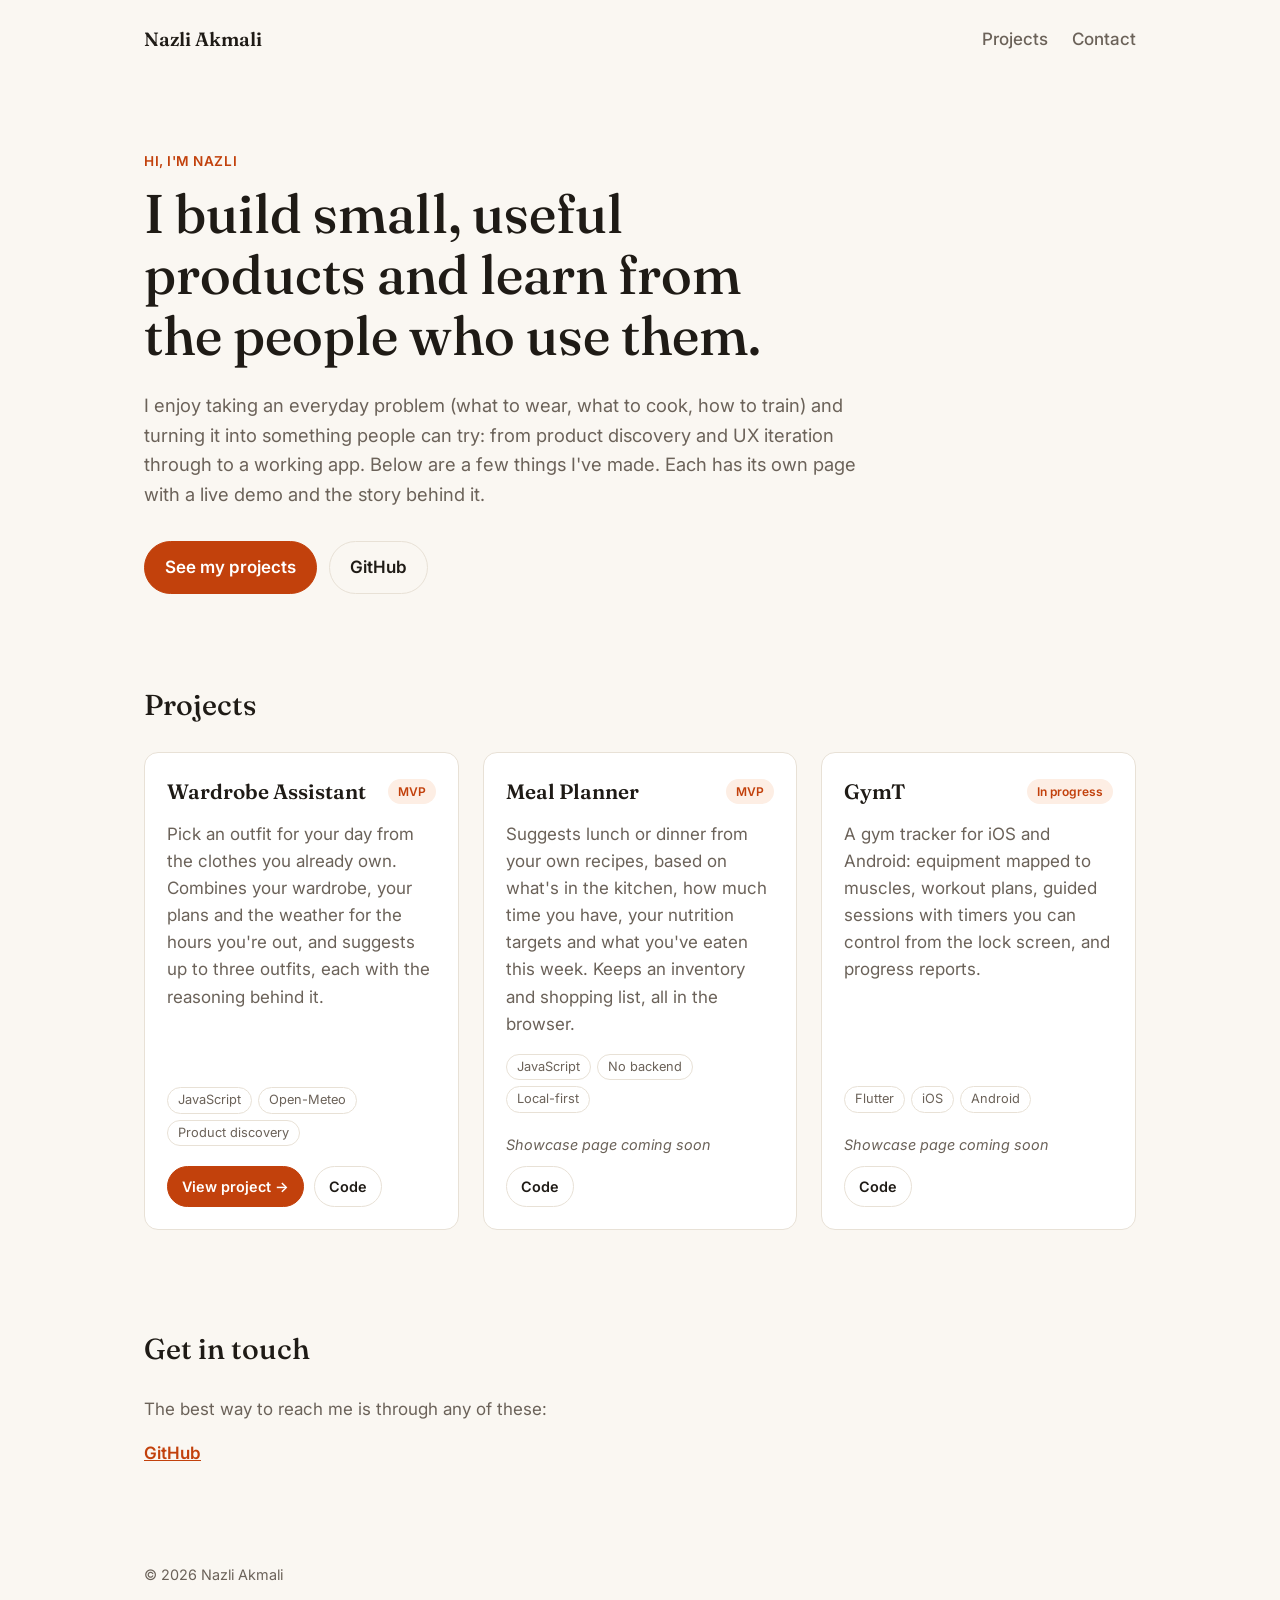
==== index.html @ 548a0868 "Initial portfolio site Co-Authored-By: Claude Opus 5.5 <noreply@anthropic.com>" ====
<!doctype html>
<html lang="en">
<head>
  <meta charset="utf-8">
  <meta name="viewport" content="width=device-width, initial-scale=1">
  <title>Nazli Akmali</title>
  <meta name="description" content="Nazli Akmali – portfolio and projects.">
  <link rel="icon" href="data:image/svg+xml,<svg xmlns='http://www.w3.org/2000/svg' viewBox='0 0 32 32'><rect width='32' height='32' rx='8' fill='%23c2410c'/><text x='16' y='22' font-family='Georgia,serif' font-size='18' fill='white' text-anchor='middle'>N</text></svg>">
  <link rel="preconnect" href="https://fonts.googleapis.com">
  <link rel="preconnect" href="https://fonts.gstatic.com" crossorigin>
  <link href="https://fonts.googleapis.com/css2?family=Fraunces:opsz,wght@9..144,500;9..144,600&family=Inter:wght@400;500;600&display=swap" rel="stylesheet">
  <link rel="stylesheet" href="styles.css">
</head>
<body>
  <header class="wrap top">
    <a class="brand" href="#">Nazli Akmali</a>
    <nav>
      <a href="#projects">Projects</a>
      <a href="#contact">Contact</a>
    </nav>
  </header>

  <main>
    <section class="wrap hero">
      <p class="eyebrow">Hi, I'm Nazli</p>
      <!-- EDIT: your headline -->
      <h1>I build small, useful products and learn from the people who use them.</h1>
      <!-- EDIT: a few sentences about you -->
      <p class="lede">
        I enjoy taking an everyday problem (what to wear, what to cook, how to
        train) and turning it into something people can try: from product
        discovery and UX iteration through to a working app. Below are a few
        things I've made. Each has its own page with a live demo and the story
        behind it.
      </p>
      <div class="hero-links">
        <a class="btn" href="#projects">See my projects</a>
        <a class="btn ghost" href="https://github.com/nazli-akmali">GitHub</a>
      </div>
    </section>

    <section id="projects" class="wrap">
      <h2>Projects</h2>
      <div class="grid" id="project-grid"></div>
      <noscript><p>Turn on JavaScript to see the project list, or browse <a href="https://github.com/nazli-akmali">my GitHub</a>.</p></noscript>
    </section>

    <section id="contact" class="wrap contact">
      <h2>Get in touch</h2>
      <p>The best way to reach me is through any of these:</p>
      <ul class="contact-links">
        <li><a href="https://github.com/nazli-akmali">GitHub</a></li>
        <!-- EDIT: uncomment and fill in the ones you want public -->
        <!-- <li><a href="https://www.linkedin.com/in/YOUR-HANDLE">LinkedIn</a></li> -->
        <!-- <li><a href="mailto:you@example.com">Email</a></li> -->
      </ul>
    </section>
  </main>

  <footer class="wrap foot">
    <p>© <span id="year"></span> Nazli Akmali</p>
  </footer>

  <script src="projects.js"></script>
  <script src="main.js"></script>
</body>
</html>
---- styles.css ----
:root {
  --bg: #faf7f2;
  --surface: #ffffff;
  --text: #1f1b16;
  --muted: #6b6259;
  --line: #e8e1d6;
  --accent: #c2410c;
  --accent-soft: #fdeee4;
  --radius: 14px;
}

@media (prefers-color-scheme: dark) {
  :root {
    --bg: #161412;
    --surface: #1f1c19;
    --text: #f3eee7;
    --muted: #a69c90;
    --line: #34302b;
    --accent: #fb923c;
    --accent-soft: #3a2518;
  }
}

* { box-sizing: border-box; }

html { scroll-behavior: smooth; }

body {
  margin: 0;
  background: var(--bg);
  color: var(--text);
  font: 400 17px/1.6 Inter, system-ui, -apple-system, sans-serif;
  -webkit-font-smoothing: antialiased;
}

a { color: var(--accent); }

h1, h2, h3, .brand { font-family: Fraunces, Georgia, serif; font-weight: 600; }

.wrap { max-width: 1040px; margin: 0 auto; padding: 0 24px; }

/* Header */
.top {
  display: flex; align-items: center; justify-content: space-between;
  padding-top: 24px; padding-bottom: 24px;
}
.brand { font-size: 1.2rem; color: var(--text); text-decoration: none; }
.top nav { display: flex; gap: 24px; }
.top nav a { color: var(--muted); text-decoration: none; font-weight: 500; }
.top nav a:hover { color: var(--text); }

/* Hero */
.hero { padding-top: 72px; padding-bottom: 88px; }
.eyebrow {
  color: var(--accent); font-weight: 600; letter-spacing: .04em;
  text-transform: uppercase; font-size: .85rem; margin: 0 0 12px;
}
.hero h1 {
  font-size: clamp(2rem, 5vw, 3.4rem); line-height: 1.12;
  margin: 0 0 24px; max-width: 18ch; font-weight: 500;
}
.lede { color: var(--muted); font-size: 1.15rem; max-width: 60ch; margin: 0 0 32px; }
.hero-links { display: flex; gap: 12px; flex-wrap: wrap; }

/* Buttons */
.btn {
  display: inline-block; padding: 12px 20px; border-radius: 999px;
  background: var(--accent); color: #fff; text-decoration: none; font-weight: 600;
  border: 1px solid var(--accent); transition: transform .15s ease, opacity .15s ease;
}
.btn:hover { transform: translateY(-1px); opacity: .92; }
.btn.ghost { background: transparent; color: var(--text); border-color: var(--line); }
.btn.small { padding: 8px 14px; font-size: .9rem; }

/* Projects */
section h2 { font-size: 1.8rem; margin: 0 0 24px; font-weight: 500; }

.grid {
  display: grid; gap: 24px;
  grid-template-columns: repeat(auto-fill, minmax(300px, 1fr));
}

.card {
  background: var(--surface); border: 1px solid var(--line);
  border-radius: var(--radius); overflow: hidden;
  display: flex; flex-direction: column;
  transition: box-shadow .2s ease, transform .2s ease;
}
.card:hover { box-shadow: 0 10px 30px rgba(0,0,0,.07); transform: translateY(-2px); }
.shot { width: 100%; aspect-ratio: 16 / 10; object-fit: cover; object-position: top; border-bottom: 1px solid var(--line); display: block; }
.card-body { padding: 22px; display: flex; flex-direction: column; flex: 1; }
.card-head { display: flex; align-items: center; justify-content: space-between; gap: 12px; }
.card h3 { margin: 0; font-size: 1.3rem; }
.badge {
  font-size: .75rem; font-weight: 600; color: var(--accent);
  background: var(--accent-soft); padding: 3px 10px; border-radius: 999px; white-space: nowrap;
}
.summary { color: var(--muted); margin: 12px 0 16px; flex: 1; }
.tags { list-style: none; padding: 0; margin: 0 0 20px; display: flex; flex-wrap: wrap; gap: 6px; }
.tags li { font-size: .8rem; border: 1px solid var(--line); padding: 2px 10px; border-radius: 999px; color: var(--muted); }
.actions { display: flex; align-items: center; gap: 10px; flex-wrap: wrap; }
.soon { font-size: .9rem; color: var(--muted); font-style: italic; }

/* Contact & footer */
.contact { padding-top: 96px; }
.contact p { color: var(--muted); margin: 0 0 12px; }
.contact-links { list-style: none; padding: 0; display: flex; gap: 20px; flex-wrap: wrap; }
.contact-links a { font-weight: 600; }
.foot { padding-top: 64px; padding-bottom: 40px; color: var(--muted); font-size: .9rem; }

@media (max-width: 560px) {
  .wrap { padding: 0 16px; }
  .hero { padding-top: 40px; padding-bottom: 56px; }
  .top nav { gap: 16px; }
}
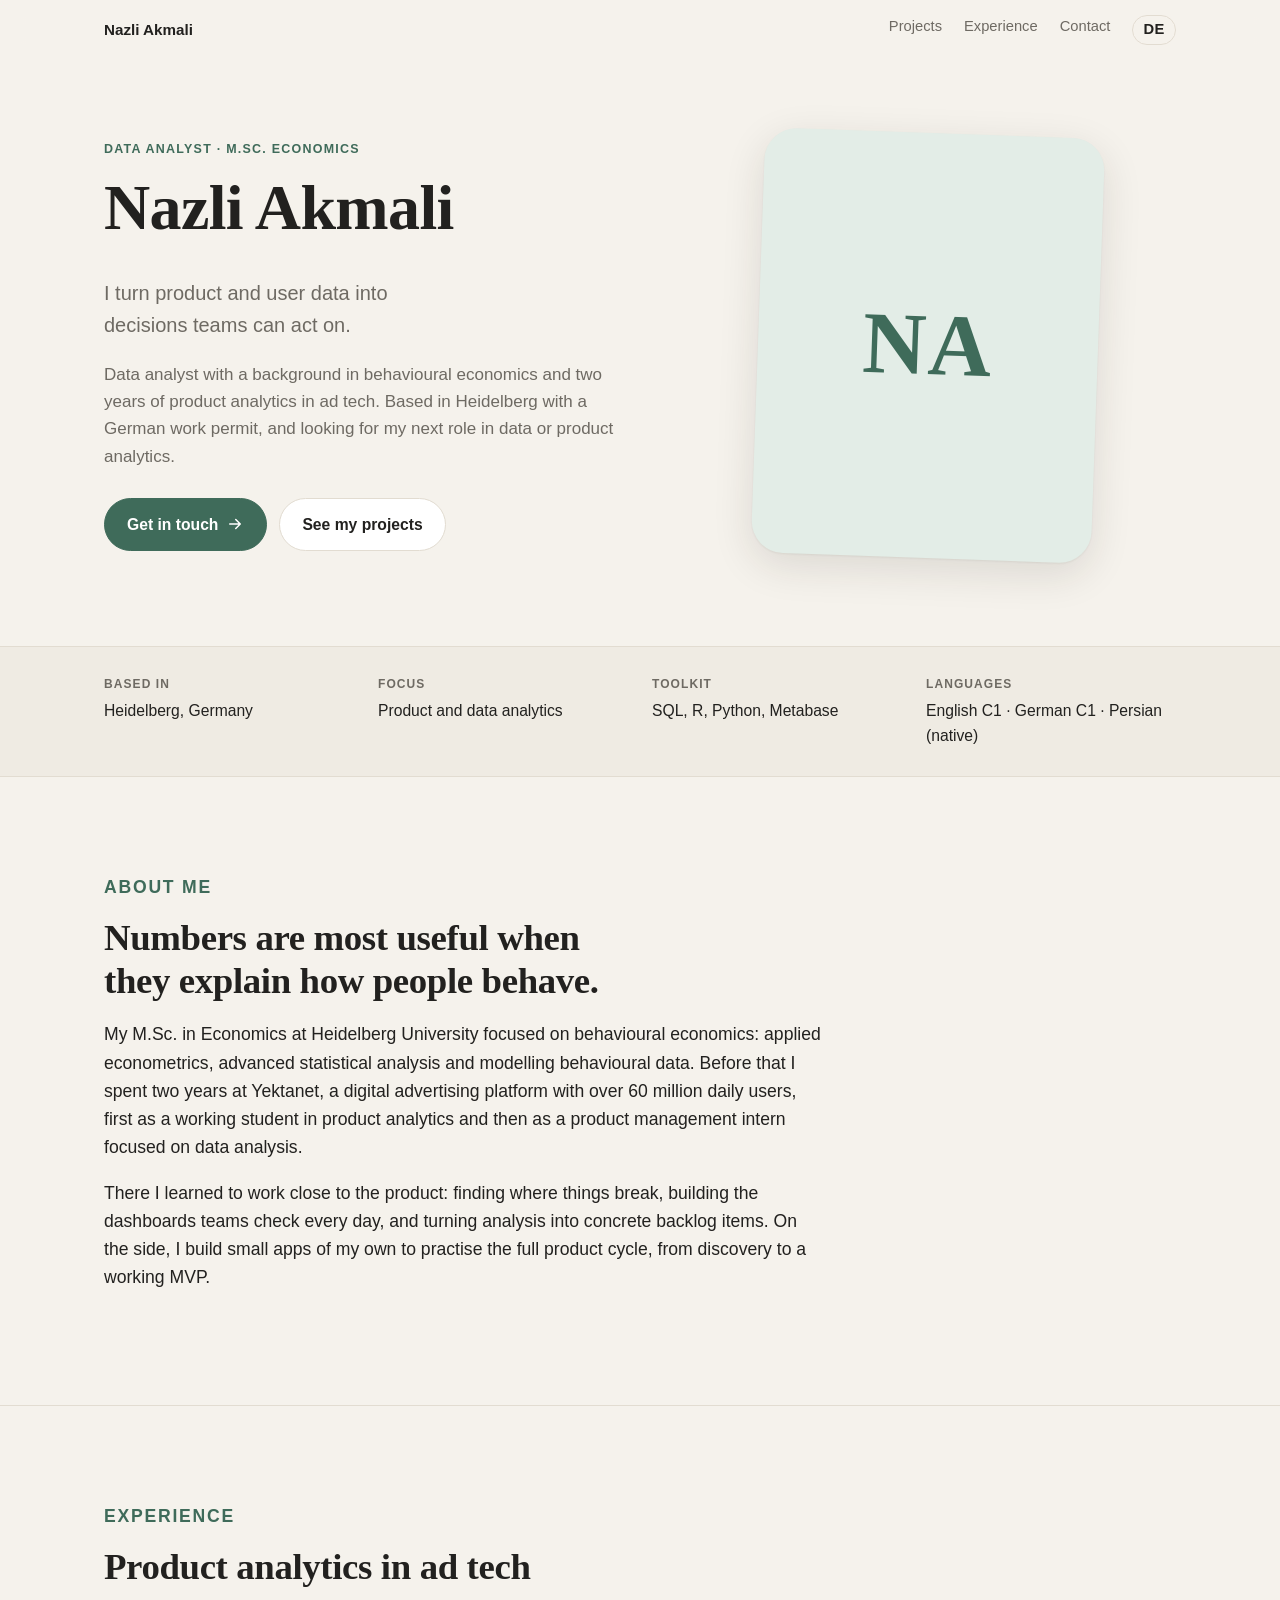
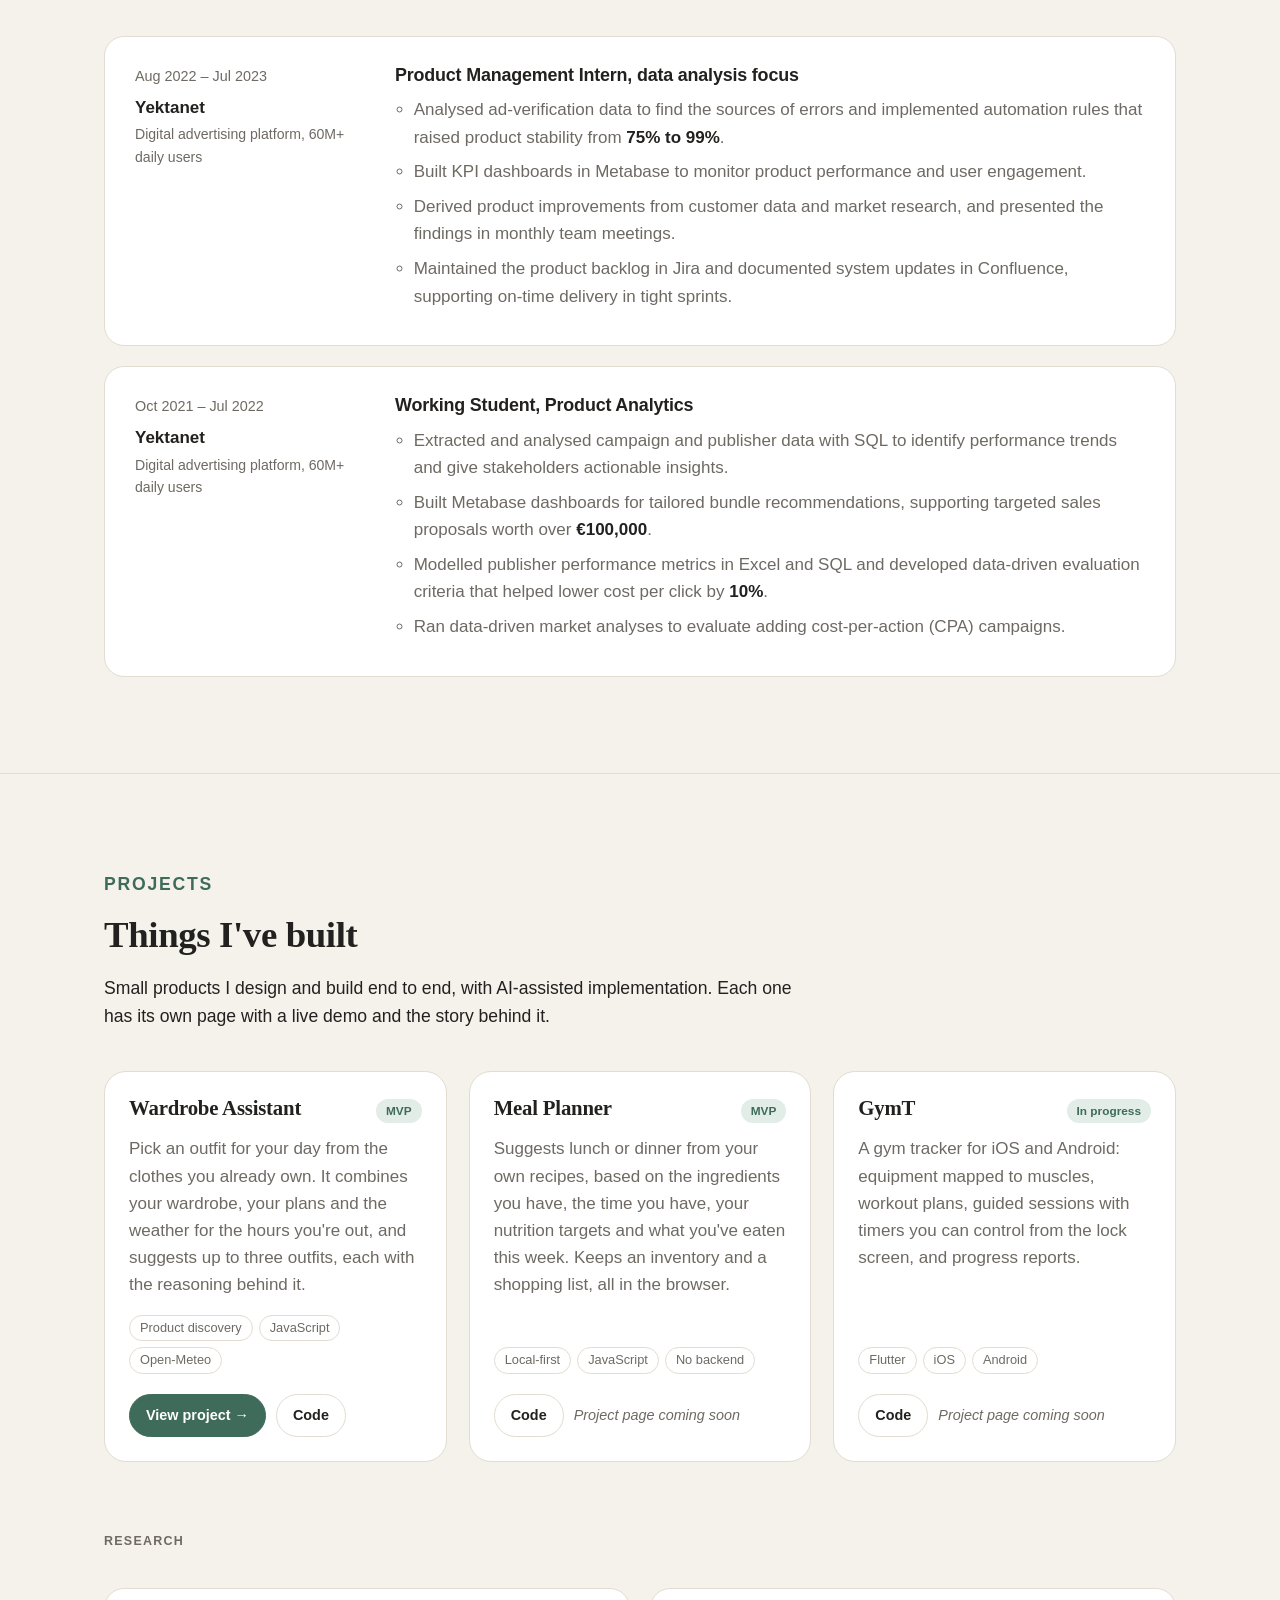
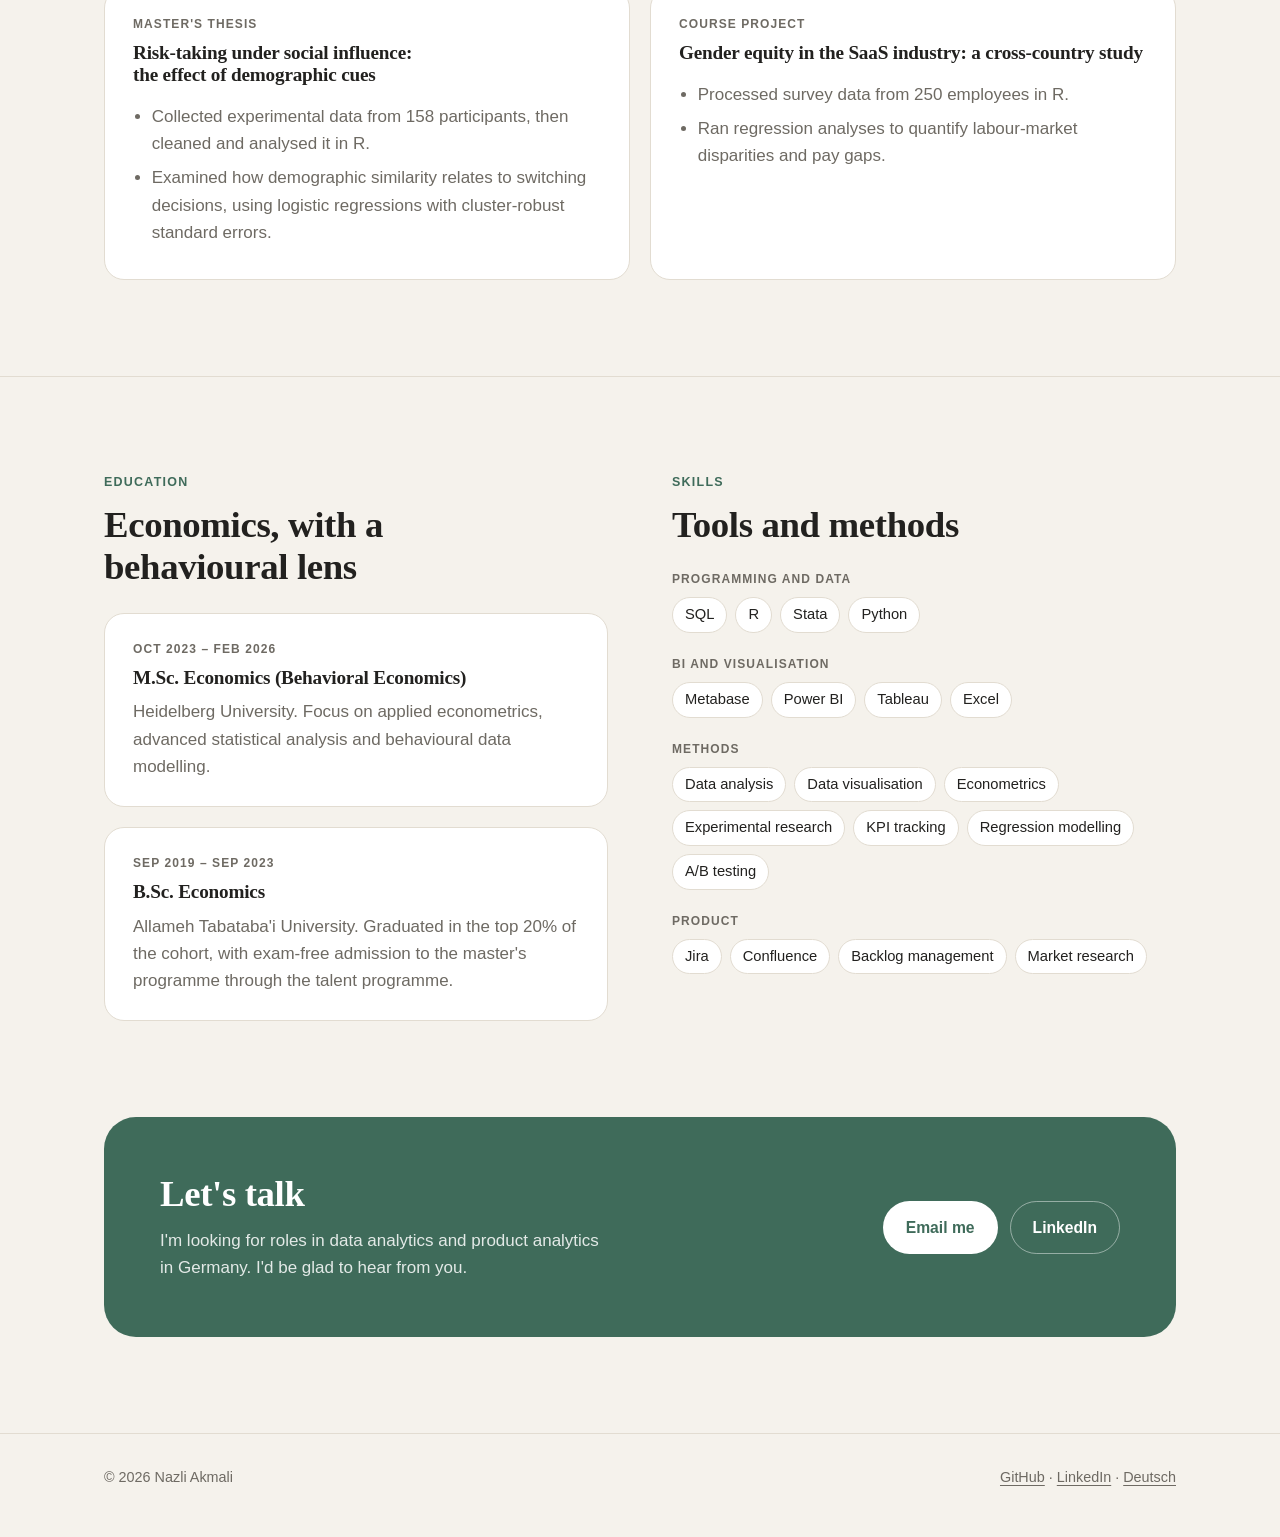
==== commit db6a7627: "Rebuild portfolio from CV in English and German Use the project-showcase design system (site.css) so" ====
--- a/index.html
+++ b/index.html
@@ -3,62 +3,204 @@
 <head>
   <meta charset="utf-8">
   <meta name="viewport" content="width=device-width, initial-scale=1">
-  <title>Nazli Akmali</title>
-  <meta name="description" content="Nazli Akmali – portfolio and projects.">
-  <link rel="icon" href="data:image/svg+xml,<svg xmlns='http://www.w3.org/2000/svg' viewBox='0 0 32 32'><rect width='32' height='32' rx='8' fill='%23c2410c'/><text x='16' y='22' font-family='Georgia,serif' font-size='18' fill='white' text-anchor='middle'>N</text></svg>">
-  <link rel="preconnect" href="https://fonts.googleapis.com">
-  <link rel="preconnect" href="https://fonts.gstatic.com" crossorigin>
-  <link href="https://fonts.googleapis.com/css2?family=Fraunces:opsz,wght@9..144,500;9..144,600&family=Inter:wght@400;500;600&display=swap" rel="stylesheet">
-  <link rel="stylesheet" href="styles.css">
+  <title>Nazli Akmali · Data Analyst</title>
+  <meta name="description" content="Nazli Akmali, data analyst with an M.Sc. in Economics (Behavioral Economics) from Heidelberg University. Experience, projects and contact.">
+  <meta name="theme-color" content="#F5F2EC" media="(prefers-color-scheme: light)">
+  <meta name="theme-color" content="#1A1A1C" media="(prefers-color-scheme: dark)">
+  <meta property="og:title" content="Nazli Akmali · Data Analyst">
+  <meta property="og:description" content="Data analyst with a background in behavioral economics and product analytics.">
+  <meta property="og:type" content="website">
+  <meta property="og:url" content="https://nazli-akmali.github.io/">
+  <link rel="canonical" href="https://nazli-akmali.github.io/">
+  <link rel="alternate" hreflang="en" href="https://nazli-akmali.github.io/">
+  <link rel="alternate" hreflang="de" href="https://nazli-akmali.github.io/de/">
+  <link rel="alternate" hreflang="x-default" href="https://nazli-akmali.github.io/">
+  <link rel="icon" href="data:image/svg+xml,%3Csvg xmlns='http://www.w3.org/2000/svg' viewBox='0 0 32 32'%3E%3Crect width='32' height='32' rx='8' fill='%233F6B5A'/%3E%3Ctext x='16' y='22' font-family='Georgia,serif' font-size='17' font-weight='600' fill='white' text-anchor='middle'%3ENA%3C/text%3E%3C/svg%3E">
+  <link rel="stylesheet" href="site.css">
+  <link rel="stylesheet" href="portfolio.css">
 </head>
 <body>
-  <header class="wrap top">
-    <a class="brand" href="#">Nazli Akmali</a>
-    <nav>
-      <a href="#projects">Projects</a>
-      <a href="#contact">Contact</a>
-    </nav>
+  <header class="topbar">
+    <div class="wrap">
+      <a class="brand" href="./">Nazli Akmali</a>
+      <nav class="topnav" aria-label="Main">
+        <a href="#projects">Projects</a>
+        <a class="hide-sm" href="#experience">Experience</a>
+        <a href="#contact">Contact</a>
+        <a class="lang" href="de/" hreflang="de" lang="de" aria-label="Deutsche Version">DE</a>
+      </nav>
+    </div>
   </header>
 
   <main>
-    <section class="wrap hero">
-      <p class="eyebrow">Hi, I'm Nazli</p>
-      <!-- EDIT: your headline -->
-      <h1>I build small, useful products and learn from the people who use them.</h1>
-      <!-- EDIT: a few sentences about you -->
-      <p class="lede">
-        I enjoy taking an everyday problem (what to wear, what to cook, how to
-        train) and turning it into something people can try: from product
-        discovery and UX iteration through to a working app. Below are a few
-        things I've made. Each has its own page with a live demo and the story
-        behind it.
-      </p>
-      <div class="hero-links">
-        <a class="btn" href="#projects">See my projects</a>
-        <a class="btn ghost" href="https://github.com/nazli-akmali">GitHub</a>
-      </div>
-    </section>
-
-    <section id="projects" class="wrap">
-      <h2>Projects</h2>
-      <div class="grid" id="project-grid"></div>
-      <noscript><p>Turn on JavaScript to see the project list, or browse <a href="https://github.com/nazli-akmali">my GitHub</a>.</p></noscript>
-    </section>
-
-    <section id="contact" class="wrap contact">
-      <h2>Get in touch</h2>
-      <p>The best way to reach me is through any of these:</p>
-      <ul class="contact-links">
-        <li><a href="https://github.com/nazli-akmali">GitHub</a></li>
-        <!-- EDIT: uncomment and fill in the ones you want public -->
-        <!-- <li><a href="https://www.linkedin.com/in/YOUR-HANDLE">LinkedIn</a></li> -->
-        <!-- <li><a href="mailto:you@example.com">Email</a></li> -->
-      </ul>
-    </section>
+    <section class="hero">
+      <div class="wrap">
+        <div>
+          <p class="eyebrow">Data Analyst · M.Sc. Economics</p>
+          <h1>Nazli Akmali</h1>
+          <p class="lead">I turn product and user data into decisions teams can act on.</p>
+          <p class="muted">Data analyst with a background in behavioural economics and two years of product analytics in ad tech. Based in Heidelberg with a German work permit, and looking for my next role in data or product analytics.</p>
+          <div class="btns">
+            <a class="btn primary" href="#contact">Get in touch
+              <svg viewBox="0 0 24 24" fill="none" stroke="currentColor" stroke-width="2" stroke-linecap="round" stroke-linejoin="round" aria-hidden="true"><path d="M5 12h14M13 6l6 6-6 6"/></svg></a>
+            <a class="btn" href="#projects">See my projects</a>
+          </div>
+        </div>
+        <div class="portrait-wrap">
+          <!-- PHOTO: save your photo as images/profile.jpg, then replace the span below with:
+               <img src="images/profile.jpg" alt="Portrait of Nazli Akmali" width="680" height="850"> -->
+          <div class="portrait"><span class="initials" aria-hidden="true">NA</span></div>
+        </div>
+      </div>
+    </section>
+
+    <div class="facts">
+      <div class="wrap">
+        <dl>
+          <div><dt>Based in</dt><dd>Heidelberg, Germany</dd></div>
+          <div><dt>Focus</dt><dd>Product and data analytics</dd></div>
+          <div><dt>Toolkit</dt><dd>SQL, R, Python, Metabase</dd></div>
+          <div><dt>Languages</dt><dd>English C1 · German C1 · Persian (native)</dd></div>
+        </dl>
+      </div>
+    </div>
+
+    <section class="block" id="about">
+      <div class="wrap">
+        <div class="intro">
+          <p class="eyebrow">About me</p>
+          <h2>Numbers are most useful when they explain how people behave.</h2>
+          <p>My M.Sc. in Economics at Heidelberg University focused on behavioural economics: applied econometrics, advanced statistical analysis and modelling behavioural data. Before that I spent two years at Yektanet, a digital advertising platform with over 60 million daily users, first as a working student in product analytics and then as a product management intern focused on data analysis.</p>
+          <p>There I learned to work close to the product: finding where things break, building the dashboards teams check every day, and turning analysis into concrete backlog items. On the side, I build small apps of my own to practise the full product cycle, from discovery to a working MVP.</p>
+        </div>
+      </div>
+    </section>
+
+    <section class="block" id="experience">
+      <div class="wrap">
+        <div class="intro">
+          <p class="eyebrow">Experience</p>
+          <h2>Product analytics in ad tech</h2>
+        </div>
+        <ol class="timeline">
+          <li class="role">
+            <div>
+              <div class="when">Aug 2022 – Jul 2023</div>
+              <div class="org">Yektanet</div>
+              <p class="org-note">Digital advertising platform, 60M+ daily users</p>
+            </div>
+            <div>
+              <h3>Product Management Intern, data analysis focus</h3>
+              <ul>
+                <li>Analysed ad-verification data to find the sources of errors and implemented automation rules that raised product stability from <strong>75% to 99%</strong>.</li>
+                <li>Built KPI dashboards in Metabase to monitor product performance and user engagement.</li>
+                <li>Derived product improvements from customer data and market research, and presented the findings in monthly team meetings.</li>
+                <li>Maintained the product backlog in Jira and documented system updates in Confluence, supporting on-time delivery in tight sprints.</li>
+              </ul>
+            </div>
+          </li>
+          <li class="role">
+            <div>
+              <div class="when">Oct 2021 – Jul 2022</div>
+              <div class="org">Yektanet</div>
+              <p class="org-note">Digital advertising platform, 60M+ daily users</p>
+            </div>
+            <div>
+              <h3>Working Student, Product Analytics</h3>
+              <ul>
+                <li>Extracted and analysed campaign and publisher data with SQL to identify performance trends and give stakeholders actionable insights.</li>
+                <li>Built Metabase dashboards for tailored bundle recommendations, supporting targeted sales proposals worth over <strong>€100,000</strong>.</li>
+                <li>Modelled publisher performance metrics in Excel and SQL and developed data-driven evaluation criteria that helped lower cost per click by <strong>10%</strong>.</li>
+                <li>Ran data-driven market analyses to evaluate adding cost-per-action (CPA) campaigns.</li>
+              </ul>
+            </div>
+          </li>
+        </ol>
+      </div>
+    </section>
+
+    <section class="block" id="projects">
+      <div class="wrap">
+        <div class="intro">
+          <p class="eyebrow">Projects</p>
+          <h2>Things I've built</h2>
+          <p>Small products I design and build end to end, with AI-assisted implementation. Each one has its own page with a live demo and the story behind it.</p>
+        </div>
+        <div class="projects" id="project-grid"></div>
+        <noscript><p>Turn on JavaScript to see the project list, or browse <a href="https://github.com/nazli-akmali">my GitHub</a>.</p></noscript>
+
+        <h3 class="sub">Research</h3>
+        <div class="cards-2">
+          <article class="card">
+            <p class="kicker">Master's thesis</p>
+            <h3>Risk-taking under social influence: the effect of demographic cues</h3>
+            <ul>
+              <li>Collected experimental data from 158 participants, then cleaned and analysed it in R.</li>
+              <li>Examined how demographic similarity relates to switching decisions, using logistic regressions with cluster-robust standard errors.</li>
+            </ul>
+          </article>
+          <article class="card">
+            <p class="kicker">Course project</p>
+            <h3>Gender equity in the SaaS industry: a cross-country study</h3>
+            <ul>
+              <li>Processed survey data from 250 employees in R.</li>
+              <li>Ran regression analyses to quantify labour-market disparities and pay gaps.</li>
+            </ul>
+          </article>
+        </div>
+      </div>
+    </section>
+
+    <section class="block" id="education">
+      <div class="wrap two-col">
+        <div>
+          <p class="eyebrow">Education</p>
+          <h2>Economics, with a behavioural lens</h2>
+          <div class="cards-2">
+            <article class="card">
+              <p class="kicker">Oct 2023 – Feb 2026</p>
+              <h3>M.Sc. Economics (Behavioral Economics)</h3>
+              <p class="muted">Heidelberg University. Focus on applied econometrics, advanced statistical analysis and behavioural data modelling.</p>
+            </article>
+            <article class="card">
+              <p class="kicker">Sep 2019 – Sep 2023</p>
+              <h3>B.Sc. Economics</h3>
+              <p class="muted">Allameh Tabataba'i University. Graduated in the top 20% of the cohort, with exam-free admission to the master's programme through the talent programme.</p>
+            </article>
+          </div>
+        </div>
+        <div>
+          <p class="eyebrow">Skills</p>
+          <h2>Tools and methods</h2>
+          <dl class="skills" style="margin-top:24px">
+            <div><dt>Programming and data</dt><dd><ul class="chips"><li>SQL</li><li>R</li><li>Stata</li><li>Python</li></ul></dd></div>
+            <div><dt>BI and visualisation</dt><dd><ul class="chips"><li>Metabase</li><li>Power BI</li><li>Tableau</li><li>Excel</li></ul></dd></div>
+            <div><dt>Methods</dt><dd><ul class="chips"><li>Data analysis</li><li>Data visualisation</li><li>Econometrics</li><li>Experimental research</li><li>KPI tracking</li><li>Regression modelling</li><li>A/B testing</li></ul></dd></div>
+            <div><dt>Product</dt><dd><ul class="chips"><li>Jira</li><li>Confluence</li><li>Backlog management</li><li>Market research</li></ul></dd></div>
+          </dl>
+        </div>
+      </div>
+    </section>
+
+    <div class="wrap" id="contact">
+      <div class="cta">
+        <div>
+          <h2>Let's talk</h2>
+          <p>I'm looking for roles in data analytics and product analytics in Germany. I'd be glad to hear from you.</p>
+        </div>
+        <div class="btns">
+          <a class="btn" href="mailto:nazli.akmaly@gmail.com">Email me</a>
+          <a class="btn ghost" href="https://www.linkedin.com/in/nazli-akmali/">LinkedIn</a>
+        </div>
+      </div>
+    </div>
   </main>
 
-  <footer class="wrap foot">
-    <p>© <span id="year"></span> Nazli Akmali</p>
+  <footer class="footer">
+    <div class="wrap">
+      <span>© <span id="year">2026</span> Nazli Akmali</span>
+      <span><a href="https://github.com/nazli-akmali">GitHub</a> · <a href="https://www.linkedin.com/in/nazli-akmali/">LinkedIn</a> · <a href="de/" hreflang="de" lang="de">Deutsch</a></span>
+    </div>
   </footer>
 
   <script src="projects.js"></script>
--- a/site.css
+++ b/site.css
@@ -0,0 +1,185 @@
+/* Showcase site: landing page and rendered Markdown pages.
+   Colours follow the app's own palette so the site and demo feel like one product. */
+:root {
+  --bg: #F5F2EC;
+  --bg-2: #EFEBE3;
+  --surface: #FFFFFF;
+  --text: #22211F;
+  --muted: #6E6A63;
+  --line: #E2DCD1;
+  --accent: #3F6B5A;
+  --accent-ink: #FFFFFF;
+  --accent-soft: #E3EDE7;
+  --warn-soft: #FBF0DF;
+  --frame: #1E1E20;
+  --shadow: 0 1px 2px rgba(40, 35, 25, .06), 0 12px 40px rgba(40, 35, 25, .12);
+  --serif: "Iowan Old Style", "Palatino Linotype", Palatino, "Book Antiqua", Georgia, serif;
+  --sans: -apple-system, BlinkMacSystemFont, "Segoe UI", Inter, Roboto, sans-serif;
+  --wide: 1120px;
+  --read: 720px;
+  color-scheme: light;
+}
+@media (prefers-color-scheme: dark) {
+  :root:not([data-theme="light"]) {
+    --bg: #1A1A1C; --bg-2: #212124; --surface: #242427; --text: #EDEBE7; --muted: #A29E97;
+    --line: #38373B; --accent: #8DC0A8; --accent-ink: #11201A; --accent-soft: #263A31;
+    --warn-soft: #3A2E1E; --frame: #000000; --shadow: 0 12px 40px rgba(0, 0, 0, .45); color-scheme: dark;
+  }
+}
+:root[data-theme="dark"] {
+  --bg: #1A1A1C; --bg-2: #212124; --surface: #242427; --text: #EDEBE7; --muted: #A29E97;
+  --line: #38373B; --accent: #8DC0A8; --accent-ink: #11201A; --accent-soft: #263A31;
+  --warn-soft: #3A2E1E; --frame: #000000; --shadow: 0 12px 40px rgba(0, 0, 0, .45); color-scheme: dark;
+}
+
+* { box-sizing: border-box; }
+html { -webkit-text-size-adjust: 100%; scroll-behavior: smooth; }
+@media (prefers-reduced-motion: reduce) { html { scroll-behavior: auto; } }
+body {
+  margin: 0; background: var(--bg); color: var(--text);
+  font: 17px/1.6 var(--sans); -webkit-font-smoothing: antialiased;
+}
+img { max-width: 100%; display: block; }
+a { color: var(--accent); text-underline-offset: .18em; }
+a:hover { text-decoration-thickness: 2px; }
+:focus-visible { outline: 2px solid var(--accent); outline-offset: 3px; border-radius: 4px; }
+h1, h2, h3 { font-family: var(--serif); font-weight: 600; line-height: 1.15; letter-spacing: -.01em; margin: 0 0 .5em; text-wrap: balance; }
+h1 { font-size: clamp(2.4rem, 6vw, 4rem); }
+h2 { font-size: clamp(1.7rem, 3.4vw, 2.3rem); }
+h3 { font-size: 1.3rem; }
+p { margin: 0 0 1em; }
+.muted { color: var(--muted); }
+.eyebrow { font-size: .78rem; font-weight: 650; letter-spacing: .1em; text-transform: uppercase; color: var(--accent); margin: 0 0 .9em; }
+.wrap { max-width: var(--wide); margin: 0 auto; padding: 0 24px; }
+@media (max-width: 600px) { .wrap { padding: 0 16px; } }
+
+/* ---------- top bar */
+.topbar { position: sticky; top: 0; z-index: 10; background: color-mix(in srgb, var(--bg) 88%, transparent); backdrop-filter: saturate(1.4) blur(12px); -webkit-backdrop-filter: saturate(1.4) blur(12px); border-bottom: 1px solid transparent; }
+.topbar.scrolled { border-bottom-color: var(--line); }
+.topbar .wrap { display: flex; align-items: center; justify-content: space-between; gap: 16px; height: 60px; }
+.brand { font-weight: 650; color: var(--text); text-decoration: none; font-size: .95rem; white-space: nowrap; }
+.brand span { color: var(--muted); font-weight: 500; }
+.topnav { display: flex; gap: 22px; font-size: .92rem; }
+.topnav a { color: var(--muted); text-decoration: none; }
+.topnav a:hover, .topnav a[aria-current="page"] { color: var(--text); }
+@media (max-width: 600px) { .topnav { gap: 14px; } .topnav .hide-sm { display: none; } .brand span { display: none; } }
+
+/* ---------- buttons */
+.btns { display: flex; flex-wrap: wrap; gap: 12px; margin-top: 28px; }
+.btn { display: inline-flex; align-items: center; gap: 8px; padding: 13px 22px; border-radius: 999px; font-weight: 600; font-size: .98rem; text-decoration: none; border: 1px solid var(--line); color: var(--text); background: var(--surface); transition: transform .15s ease, box-shadow .15s ease; }
+.btn:hover { transform: translateY(-1px); box-shadow: 0 4px 14px rgba(0, 0, 0, .08); text-decoration: none; }
+.btn.primary { background: var(--accent); border-color: var(--accent); color: var(--accent-ink); }
+.btn svg { width: 18px; height: 18px; flex: none; }
+
+/* ---------- phone frames */
+.phone { position: relative; width: 100%; max-width: 300px; aspect-ratio: 390 / 844; border-radius: 42px; padding: 9px; background: var(--frame); box-shadow: var(--shadow); }
+.phone img { width: 100%; height: 100%; object-fit: cover; object-position: top; border-radius: 34px; background: #F5F2EC; }
+
+/* ---------- hero */
+.hero { padding: 72px 0 88px; overflow: hidden; }
+.hero .wrap { display: grid; grid-template-columns: 1.05fr 1fr; gap: 56px; align-items: center; }
+.hero .lead { font-size: 1.25rem; color: var(--muted); max-width: 32ch; }
+.hero-phones { position: relative; display: flex; justify-content: center; min-height: 560px; }
+.hero-phones .phone { position: absolute; max-width: 270px; }
+.hero-phones .back { transform: translate(-34%, 0) rotate(-5deg); opacity: .96; }
+.hero-phones .front { transform: translate(30%, 44px) rotate(3deg); }
+@media (max-width: 860px) {
+  .hero { padding: 40px 0 56px; }
+  .hero .wrap { grid-template-columns: 1fr; gap: 40px; }
+  .hero-phones { min-height: 0; aspect-ratio: 1 / 1.05; max-width: 420px; width: 100%; margin: 0 auto; }
+  .hero-phones .phone { width: 58%; }
+  .hero-phones .back { left: 4%; transform: rotate(-5deg); }
+  .hero-phones .front { right: 4%; top: 8%; transform: rotate(3deg); }
+}
+
+/* ---------- fact strip */
+.facts { border-block: 1px solid var(--line); background: var(--bg-2); }
+.facts dl { display: grid; grid-template-columns: repeat(4, 1fr); gap: 24px; margin: 0; padding: 28px 0; }
+.facts dt { font-size: .75rem; font-weight: 650; letter-spacing: .09em; text-transform: uppercase; color: var(--muted); margin-bottom: 4px; }
+.facts dd { margin: 0; font-size: .98rem; }
+@media (max-width: 760px) { .facts dl { grid-template-columns: 1fr 1fr; } }
+
+/* ---------- sections */
+section.block { padding: 96px 0; }
+section.block + section.block { border-top: 1px solid var(--line); }
+.intro { max-width: var(--read); }
+.intro p { font-size: 1.1rem; }
+blockquote.hypothesis { margin: 32px 0 0; padding: 26px 30px; border-radius: 20px; background: var(--accent-soft); font-family: var(--serif); font-size: clamp(1.25rem, 2.4vw, 1.55rem); line-height: 1.4; }
+blockquote.hypothesis footer { margin-top: 10px; font: 500 .9rem/1.4 var(--sans); color: var(--muted); }
+@media (max-width: 600px) { section.block { padding: 64px 0; } blockquote.hypothesis { padding: 22px; } }
+
+.steps { list-style: none; margin: 56px 0 0; padding: 0; display: grid; gap: 88px; counter-reset: step; }
+.step { display: grid; grid-template-columns: 1fr 300px; gap: 64px; align-items: center; counter-increment: step; }
+.step:nth-child(even) { grid-template-columns: 300px 1fr; }
+.step:nth-child(even) .step-text { order: 2; }
+.step-text { max-width: 46ch; }
+.step-text::before { content: counter(step, decimal-leading-zero); display: block; font: 600 .85rem/1 var(--sans); letter-spacing: .1em; color: var(--accent); margin-bottom: 14px; }
+.step-text ul { padding-left: 1.1em; margin: 0; color: var(--muted); }
+.step-text li { margin-bottom: .35em; }
+@media (max-width: 760px) {
+  .steps { gap: 64px; }
+  .step, .step:nth-child(even) { grid-template-columns: 1fr; gap: 28px; }
+  .step:nth-child(even) .step-text { order: 0; }
+  .step .phone { margin: 0 auto; max-width: 260px; }
+}
+
+.decision { display: grid; grid-template-columns: 300px 1fr; gap: 64px; align-items: start; margin-top: 48px; }
+.changes { display: grid; gap: 14px; }
+.change { background: var(--surface); border: 1px solid var(--line); border-radius: 18px; padding: 20px 22px; }
+.change .from { font-size: .9rem; color: var(--muted); text-decoration: line-through; text-decoration-color: color-mix(in srgb, var(--muted) 60%, transparent); }
+.change .to { font-weight: 650; margin: 4px 0 6px; }
+.change .why { font-size: .95rem; color: var(--muted); margin: 0; }
+@media (max-width: 760px) { .decision { grid-template-columns: 1fr; gap: 32px; } .decision .phone { margin: 0 auto; max-width: 260px; } }
+
+.status { display: grid; grid-template-columns: 1fr 1fr; gap: 20px; margin-top: 40px; }
+.status .card { background: var(--surface); border: 1px solid var(--line); border-radius: 20px; padding: 26px 28px; }
+.status .card.open { background: var(--warn-soft); border-color: transparent; }
+.status h3 { font-family: var(--sans); font-size: 1rem; font-weight: 650; margin-bottom: .8em; }
+.status ul { margin: 0; padding-left: 1.1em; }
+.status li { margin-bottom: .45em; }
+@media (max-width: 760px) { .status { grid-template-columns: 1fr; } }
+
+.cta { background: var(--accent); color: var(--accent-ink); border-radius: 32px; padding: 56px; display: grid; grid-template-columns: 1fr auto; gap: 40px; align-items: center; margin: 0 0 96px; }
+.cta h2 { margin-bottom: .3em; }
+.cta p { opacity: .85; margin: 0; max-width: 48ch; }
+.cta .btns { margin: 0; }
+.cta .btn { background: var(--accent-ink); color: var(--accent); border-color: transparent; }
+.cta .btn.ghost { background: transparent; color: var(--accent-ink); border-color: color-mix(in srgb, var(--accent-ink) 45%, transparent); }
+@media (max-width: 760px) { .cta { grid-template-columns: 1fr; padding: 36px 24px; border-radius: 24px; margin-bottom: 64px; } }
+
+.footer { border-top: 1px solid var(--line); padding: 32px 0 48px; font-size: .9rem; color: var(--muted); }
+.footer .wrap { display: flex; flex-wrap: wrap; justify-content: space-between; gap: 12px; }
+.footer a { color: var(--muted); }
+
+/* ---------- rendered Markdown pages */
+.doc-head { padding: 64px 0 40px; border-bottom: 1px solid var(--line); }
+.doc-head h1 { font-size: clamp(2.1rem, 5vw, 3.2rem); max-width: 20ch; }
+.doc-layout { display: grid; grid-template-columns: 220px minmax(0, var(--read)); gap: 64px; padding-block: 48px 96px; }
+.toc { position: sticky; top: 84px; align-self: start; font-size: .9rem; }
+.toc p { font-size: .75rem; font-weight: 650; letter-spacing: .09em; text-transform: uppercase; color: var(--muted); margin-bottom: .8em; }
+.toc ol { list-style: none; margin: 0; padding: 0; border-left: 1px solid var(--line); }
+.toc a { display: block; padding: 5px 0 5px 14px; margin-left: -1px; border-left: 2px solid transparent; color: var(--muted); text-decoration: none; line-height: 1.35; }
+.toc a:hover { color: var(--text); }
+.toc a.on { color: var(--text); border-left-color: var(--accent); }
+@media (max-width: 960px) { .doc-layout { grid-template-columns: minmax(0, 1fr); gap: 0; padding-top: 32px; } .toc { display: none; } }
+
+.prose { min-width: 0; }
+.prose > :first-child { margin-top: 0; }
+.prose h2 { margin-top: 2.2em; padding-top: .2em; scroll-margin-top: 80px; }
+.prose h3 { margin-top: 1.8em; scroll-margin-top: 80px; }
+.prose p, .prose li { font-size: 1.05rem; }
+.prose ul, .prose ol { padding-left: 1.3em; margin: 0 0 1em; }
+.prose li { margin-bottom: .4em; }
+.prose blockquote { margin: 1.6em 0; padding: 22px 26px; border-radius: 18px; background: var(--accent-soft); font-family: var(--serif); font-size: 1.3rem; line-height: 1.45; }
+.prose blockquote p { font-size: inherit; margin: 0; }
+.prose hr { border: 0; border-top: 1px solid var(--line); margin: 3em 0 2em; }
+.prose code { font: .9em ui-monospace, SFMono-Regular, Menlo, monospace; background: var(--bg-2); padding: .1em .35em; border-radius: 6px; }
+.prose pre { background: var(--bg-2); padding: 18px; border-radius: 14px; overflow-x: auto; }
+.prose pre code { background: none; padding: 0; }
+.prose img { border-radius: 14px; }
+.table-wrap { overflow-x: auto; margin: 1.4em 0 1.8em; border: 1px solid var(--line); border-radius: 16px; background: var(--surface); }
+.prose table { border-collapse: collapse; width: 100%; min-width: 560px; font-size: .95rem; line-height: 1.45; }
+.prose th, .prose td { text-align: left; vertical-align: top; padding: 12px 16px; border-bottom: 1px solid var(--line); }
+.prose th { font-size: .78rem; font-weight: 650; letter-spacing: .06em; text-transform: uppercase; color: var(--muted); background: var(--bg-2); }
+.prose tr:last-child td { border-bottom: 0; }
+.doc-foot { display: flex; flex-wrap: wrap; gap: 12px; margin-top: 48px; }
--- a/portfolio.css
+++ b/portfolio.css
@@ -0,0 +1,70 @@
+/* Portfolio-only additions. The shared design system lives in site.css,
+   copied unchanged from the project-showcase skill so this page and every
+   project page look like one site. Only add things here that site.css lacks. */
+
+/* ---------- language switch */
+.lang { font-weight: 650; letter-spacing: .04em; border: 1px solid var(--line); border-radius: 999px; padding: 2px 10px; }
+.topnav .lang { color: var(--text); }
+
+/* ---------- hero portrait */
+.portrait-wrap { display: flex; justify-content: center; }
+.portrait {
+  width: 100%; max-width: 340px; aspect-ratio: 4 / 5; border-radius: 32px;
+  background: var(--accent-soft); box-shadow: var(--shadow); overflow: hidden;
+  display: grid; place-items: center; transform: rotate(2deg);
+}
+.portrait img { width: 100%; height: 100%; object-fit: cover; }
+.portrait .initials { font-family: var(--serif); font-size: 5.5rem; font-weight: 600; color: var(--accent); letter-spacing: .02em; }
+@media (max-width: 860px) { .portrait { max-width: 240px; } .portrait .initials { font-size: 4rem; } }
+
+/* ---------- experience timeline */
+.timeline { list-style: none; margin: 48px 0 0; padding: 0; display: grid; gap: 20px; }
+.role { display: grid; grid-template-columns: 220px 1fr; gap: 40px; background: var(--surface); border: 1px solid var(--line); border-radius: 20px; padding: 28px 30px; }
+.role .when { font-size: .9rem; color: var(--muted); }
+.role .org { font-weight: 650; margin-top: 6px; }
+.role .org-note { font-size: .88rem; color: var(--muted); margin: 2px 0 0; }
+.role h3 { font-family: var(--sans); font-size: 1.12rem; font-weight: 650; margin-bottom: .6em; }
+.role ul { margin: 0; padding-left: 1.1em; color: var(--muted); }
+.role li { margin-bottom: .45em; }
+.role strong { color: var(--text); font-weight: 650; }
+@media (max-width: 760px) { .role { grid-template-columns: 1fr; gap: 14px; padding: 22px; } }
+
+/* ---------- project cards */
+.projects { display: grid; grid-template-columns: repeat(auto-fill, minmax(300px, 1fr)); gap: 22px; margin-top: 40px; }
+.project { background: var(--surface); border: 1px solid var(--line); border-radius: 22px; overflow: hidden; display: flex; flex-direction: column; transition: transform .2s ease, box-shadow .2s ease; }
+.project:hover { transform: translateY(-2px); box-shadow: var(--shadow); }
+.project .shot { aspect-ratio: 16 / 10; background: var(--bg-2); border-bottom: 1px solid var(--line); overflow: hidden; }
+.project .shot img { width: 100%; height: 100%; object-fit: cover; object-position: top; }
+.project-body { padding: 24px; display: flex; flex-direction: column; flex: 1; }
+.project-head { display: flex; align-items: baseline; justify-content: space-between; gap: 12px; }
+.project h3 { margin: 0; }
+.badge { font-size: .74rem; font-weight: 650; color: var(--accent); background: var(--accent-soft); padding: 3px 10px; border-radius: 999px; white-space: nowrap; }
+.project .summary { color: var(--muted); margin: 12px 0 16px; flex: 1; }
+.tags { list-style: none; padding: 0; margin: 0 0 20px; display: flex; flex-wrap: wrap; gap: 6px; }
+.tags li { font-size: .8rem; color: var(--muted); border: 1px solid var(--line); padding: 2px 10px; border-radius: 999px; }
+.project .btns { margin-top: 0; gap: 10px; }
+.btn.small { padding: 9px 16px; font-size: .9rem; }
+.soon { font-size: .9rem; color: var(--muted); font-style: italic; align-self: center; }
+
+/* ---------- research + education cards */
+.cards-2 { display: grid; grid-template-columns: 1fr 1fr; gap: 20px; margin-top: 40px; }
+.card { background: var(--surface); border: 1px solid var(--line); border-radius: 20px; padding: 26px 28px; }
+.card .kicker { font-size: .75rem; font-weight: 650; letter-spacing: .09em; text-transform: uppercase; color: var(--muted); margin-bottom: 8px; }
+.card h3 { font-size: 1.2rem; }
+.card p:last-child, .card ul:last-child { margin-bottom: 0; }
+.card ul { padding-left: 1.1em; color: var(--muted); }
+.card li { margin-bottom: .4em; }
+@media (max-width: 760px) { .cards-2 { grid-template-columns: 1fr; } }
+
+h3.sub { font-family: var(--sans); font-size: .78rem; font-weight: 650; letter-spacing: .1em; text-transform: uppercase; color: var(--muted); margin: 72px 0 0; }
+
+/* ---------- skills */
+.skills { display: grid; gap: 22px; margin: 0; }
+.skills dt { font-size: .75rem; font-weight: 650; letter-spacing: .09em; text-transform: uppercase; color: var(--muted); margin-bottom: 8px; }
+.skills dd { margin: 0; }
+.chips { list-style: none; padding: 0; margin: 0; display: flex; flex-wrap: wrap; gap: 8px; }
+.chips li { font-size: .92rem; background: var(--surface); border: 1px solid var(--line); padding: 5px 12px; border-radius: 999px; }
+
+.two-col { display: grid; grid-template-columns: 1fr 1fr; gap: 64px; align-items: start; }
+.two-col .cards-2 { grid-template-columns: 1fr; margin-top: 24px; }
+@media (max-width: 860px) { .two-col { grid-template-columns: 1fr; gap: 56px; } }
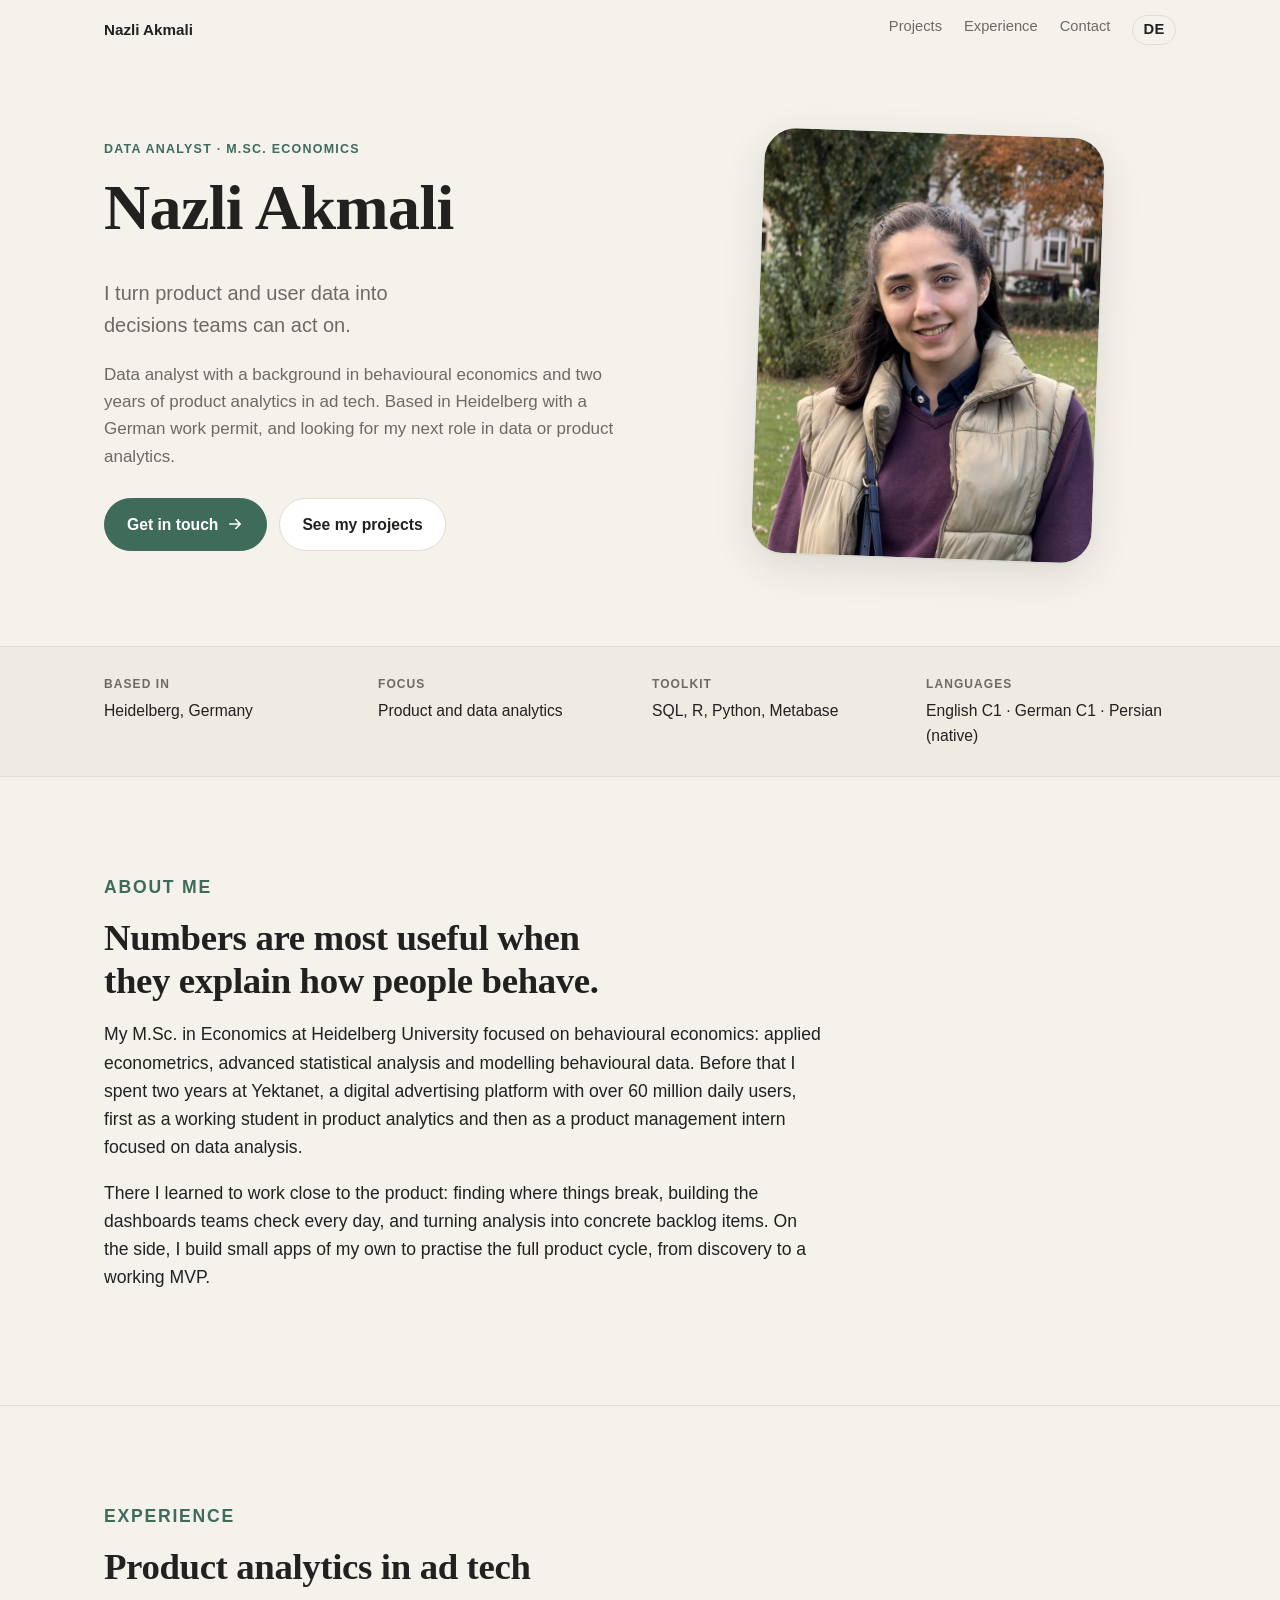
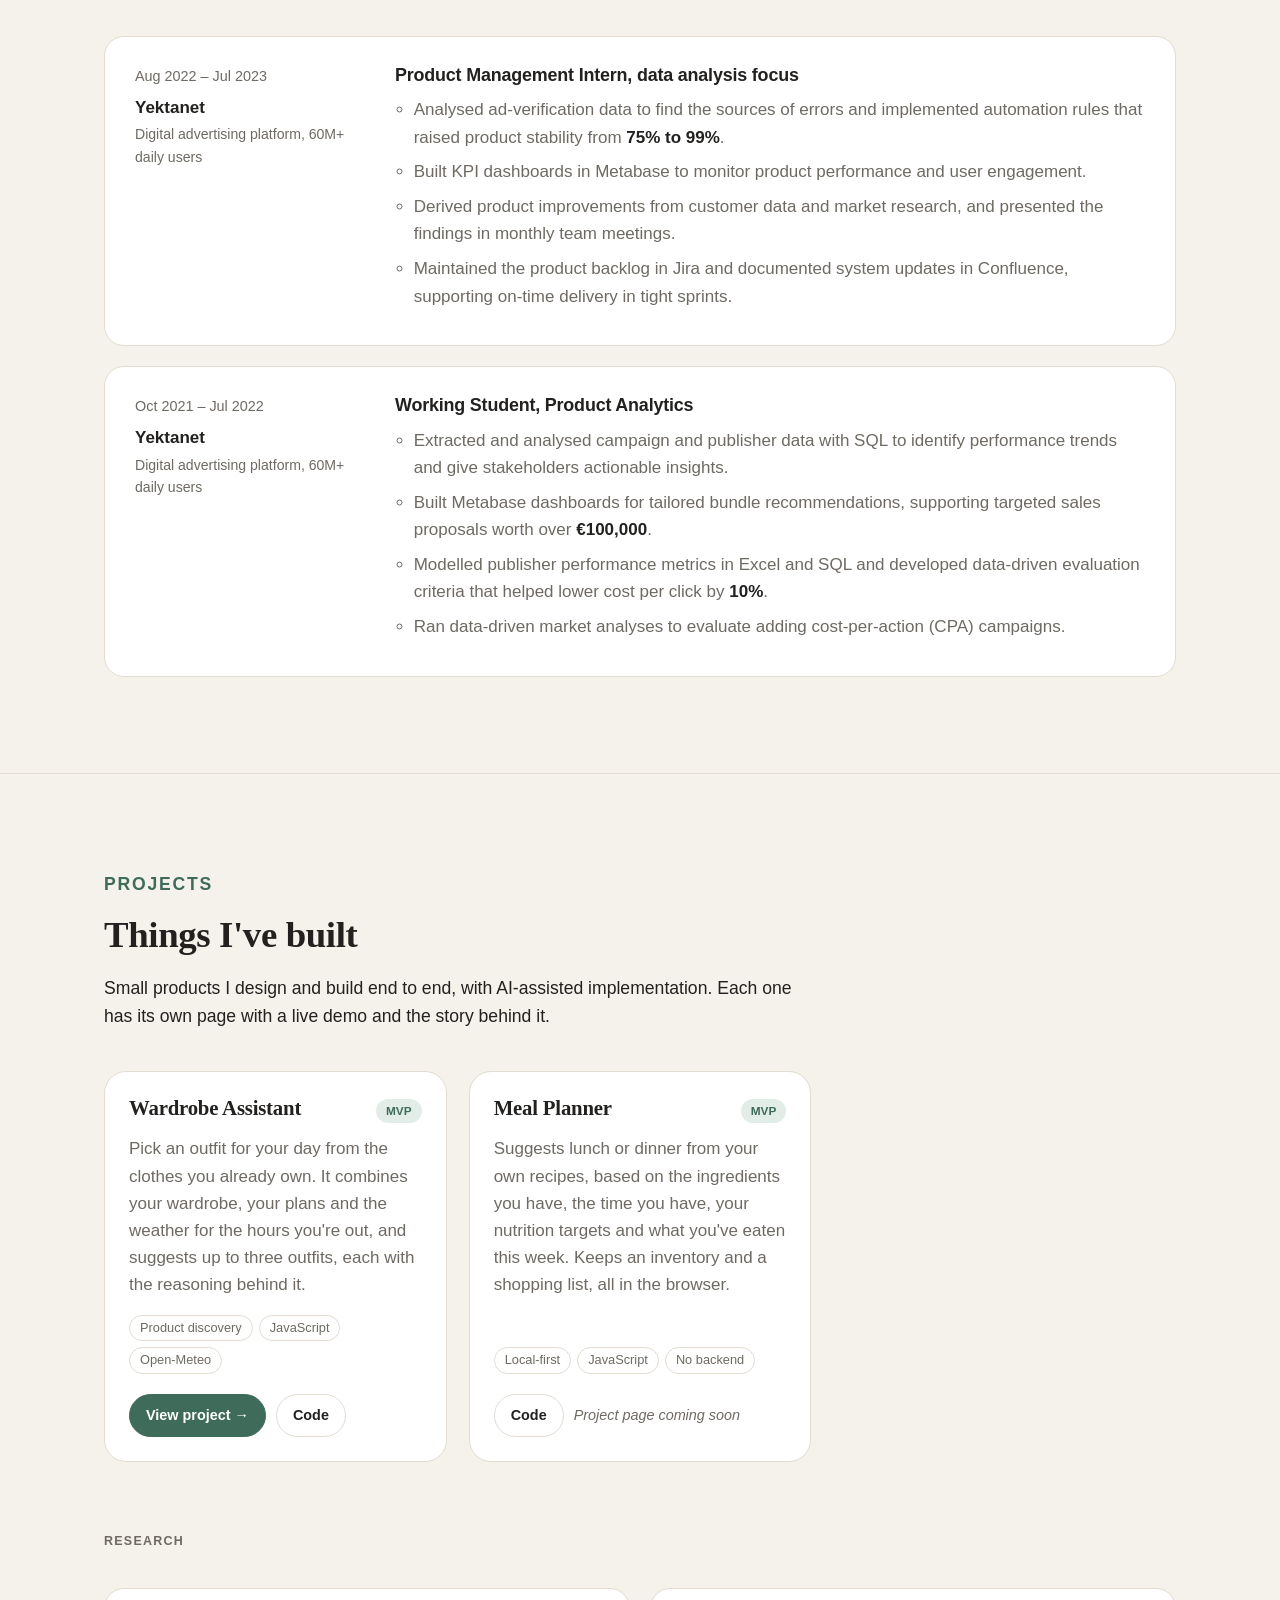
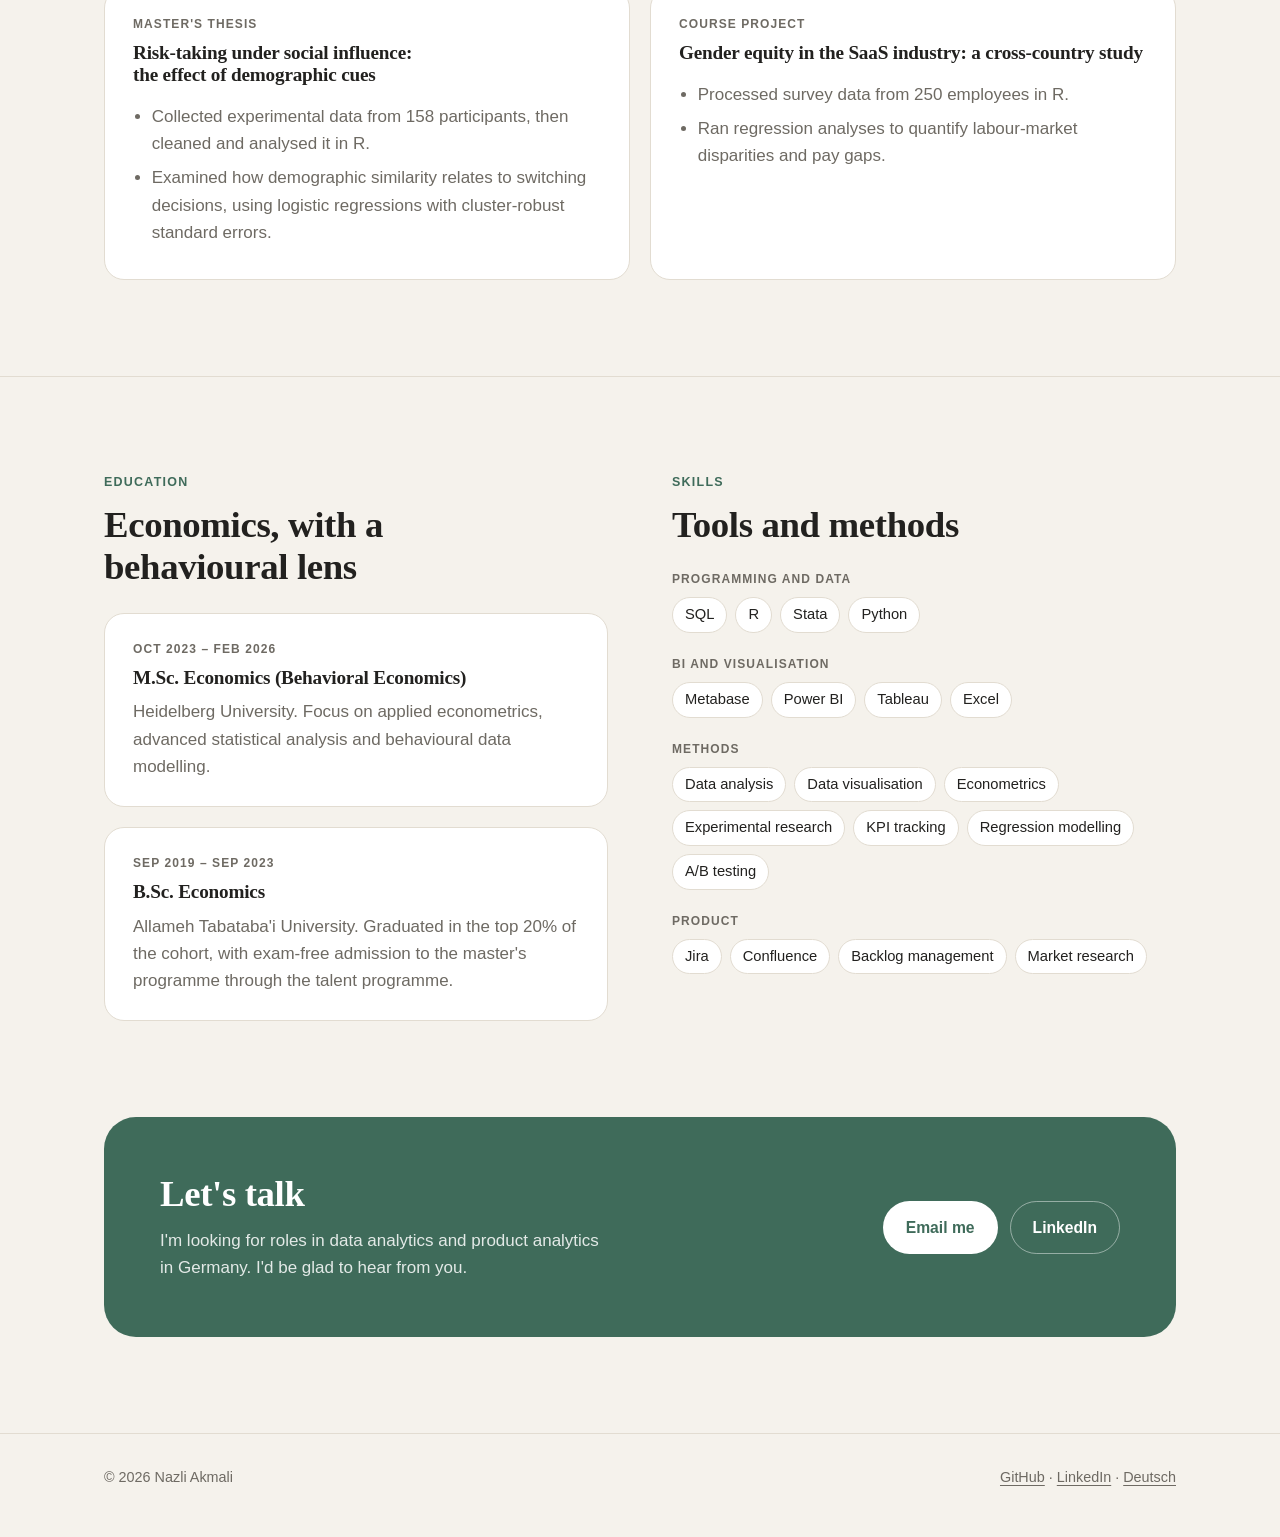
==== commit b82f640d: "Add profile photo (metadata stripped) and link preview image Co-Authored-By: Claude Opus 5.5 <norepl" ====
--- a/index.html
+++ b/index.html
@@ -11,6 +11,7 @@
   <meta property="og:description" content="Data analyst with a background in behavioral economics and product analytics.">
   <meta property="og:type" content="website">
   <meta property="og:url" content="https://nazli-akmali.github.io/">
+  <meta property="og:image" content="https://nazli-akmali.github.io/images/profile.jpg">
   <link rel="canonical" href="https://nazli-akmali.github.io/">
   <link rel="alternate" hreflang="en" href="https://nazli-akmali.github.io/">
   <link rel="alternate" hreflang="de" href="https://nazli-akmali.github.io/de/">
@@ -47,9 +48,7 @@
           </div>
         </div>
         <div class="portrait-wrap">
-          <!-- PHOTO: save your photo as images/profile.jpg, then replace the span below with:
-               <img src="images/profile.jpg" alt="Portrait of Nazli Akmali" width="680" height="850"> -->
-          <div class="portrait"><span class="initials" aria-hidden="true">NA</span></div>
+          <div class="portrait"><img src="images/profile.jpg" alt="Portrait of Nazli Akmali" width="800" height="1000"></div>
         </div>
       </div>
     </section>
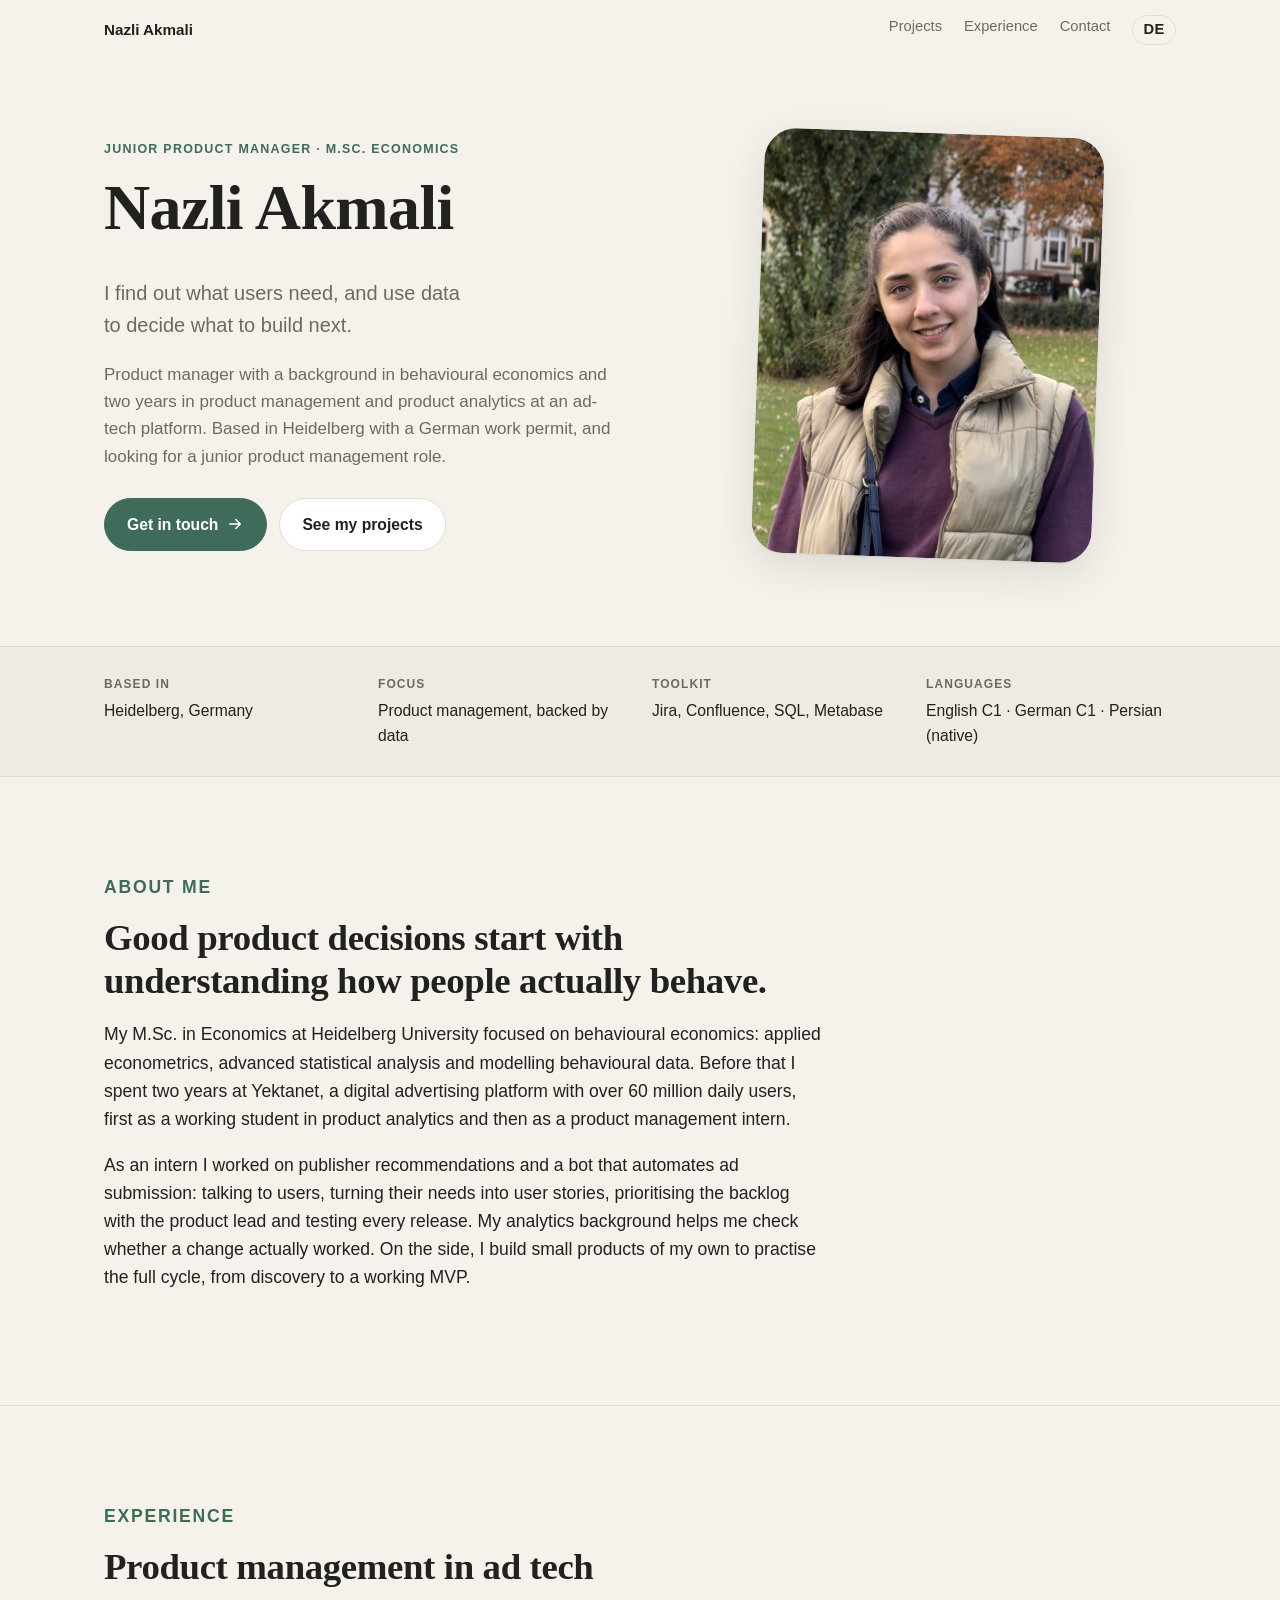
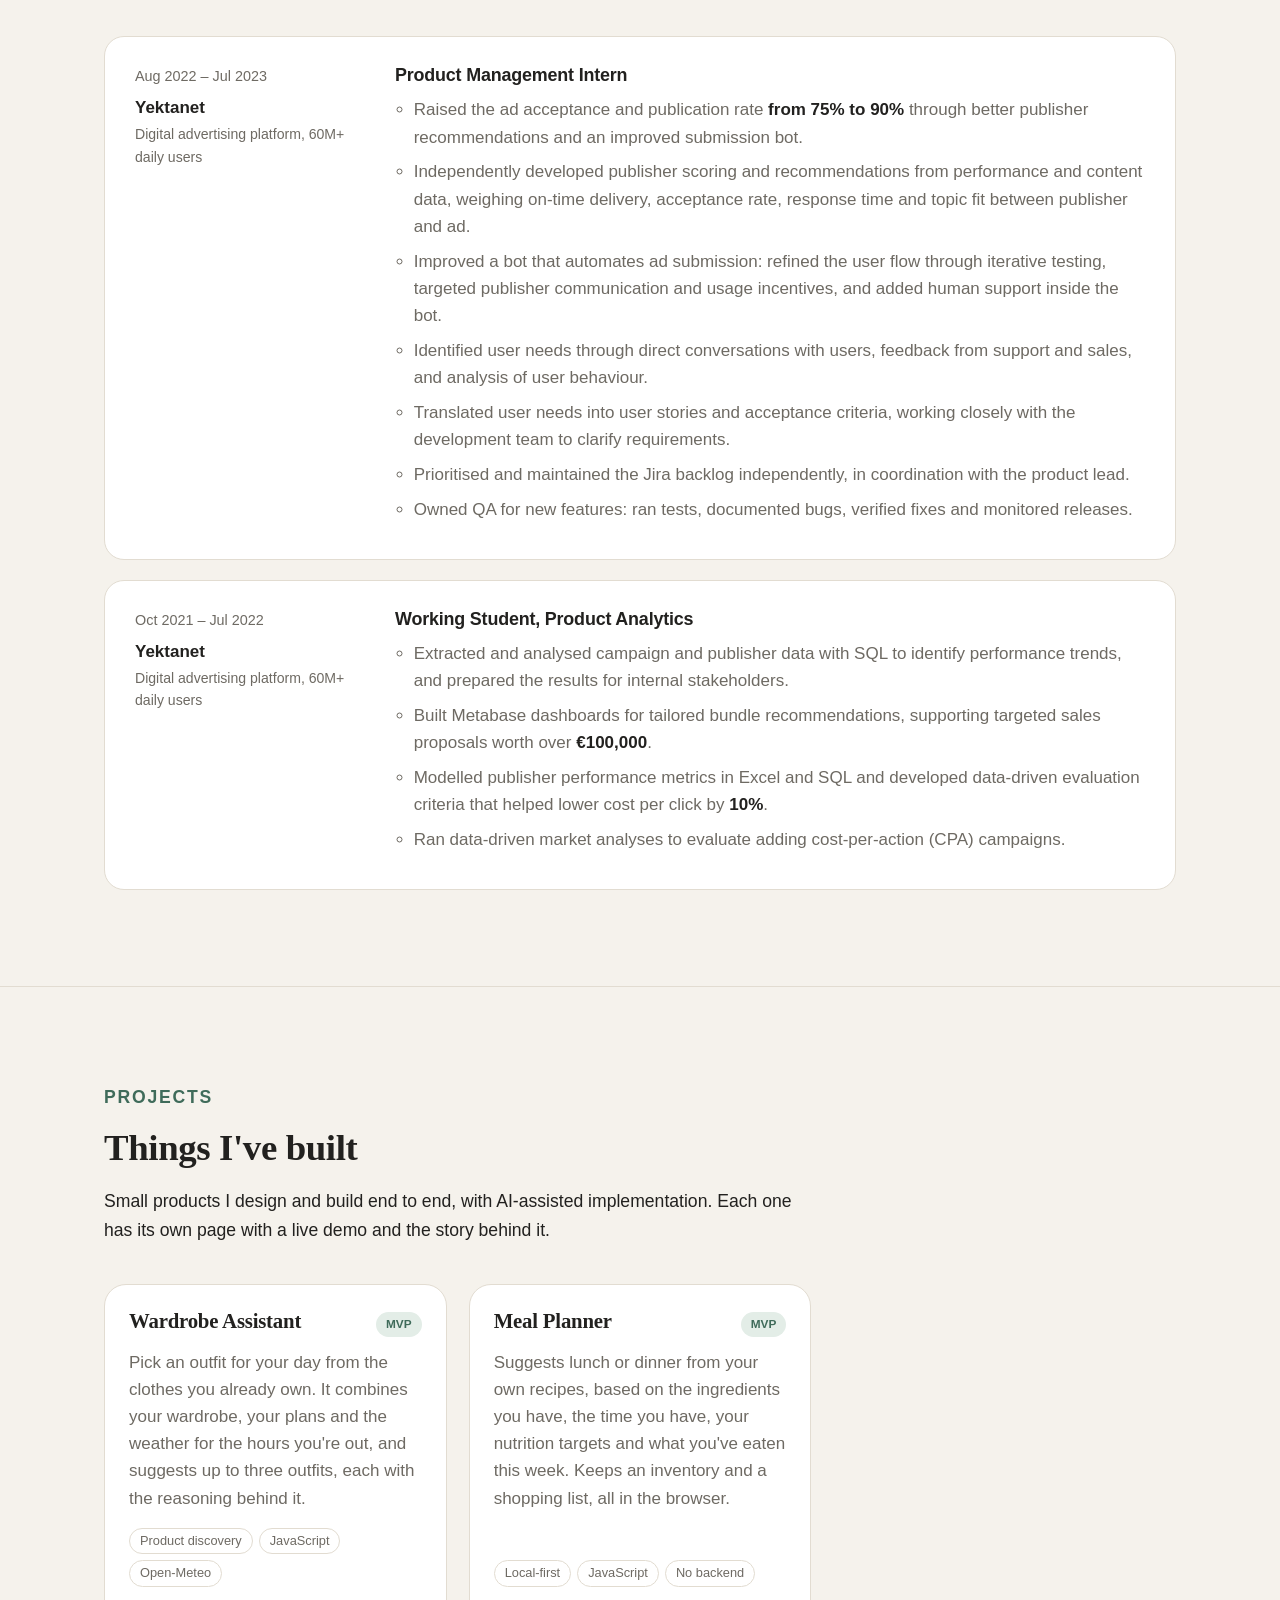
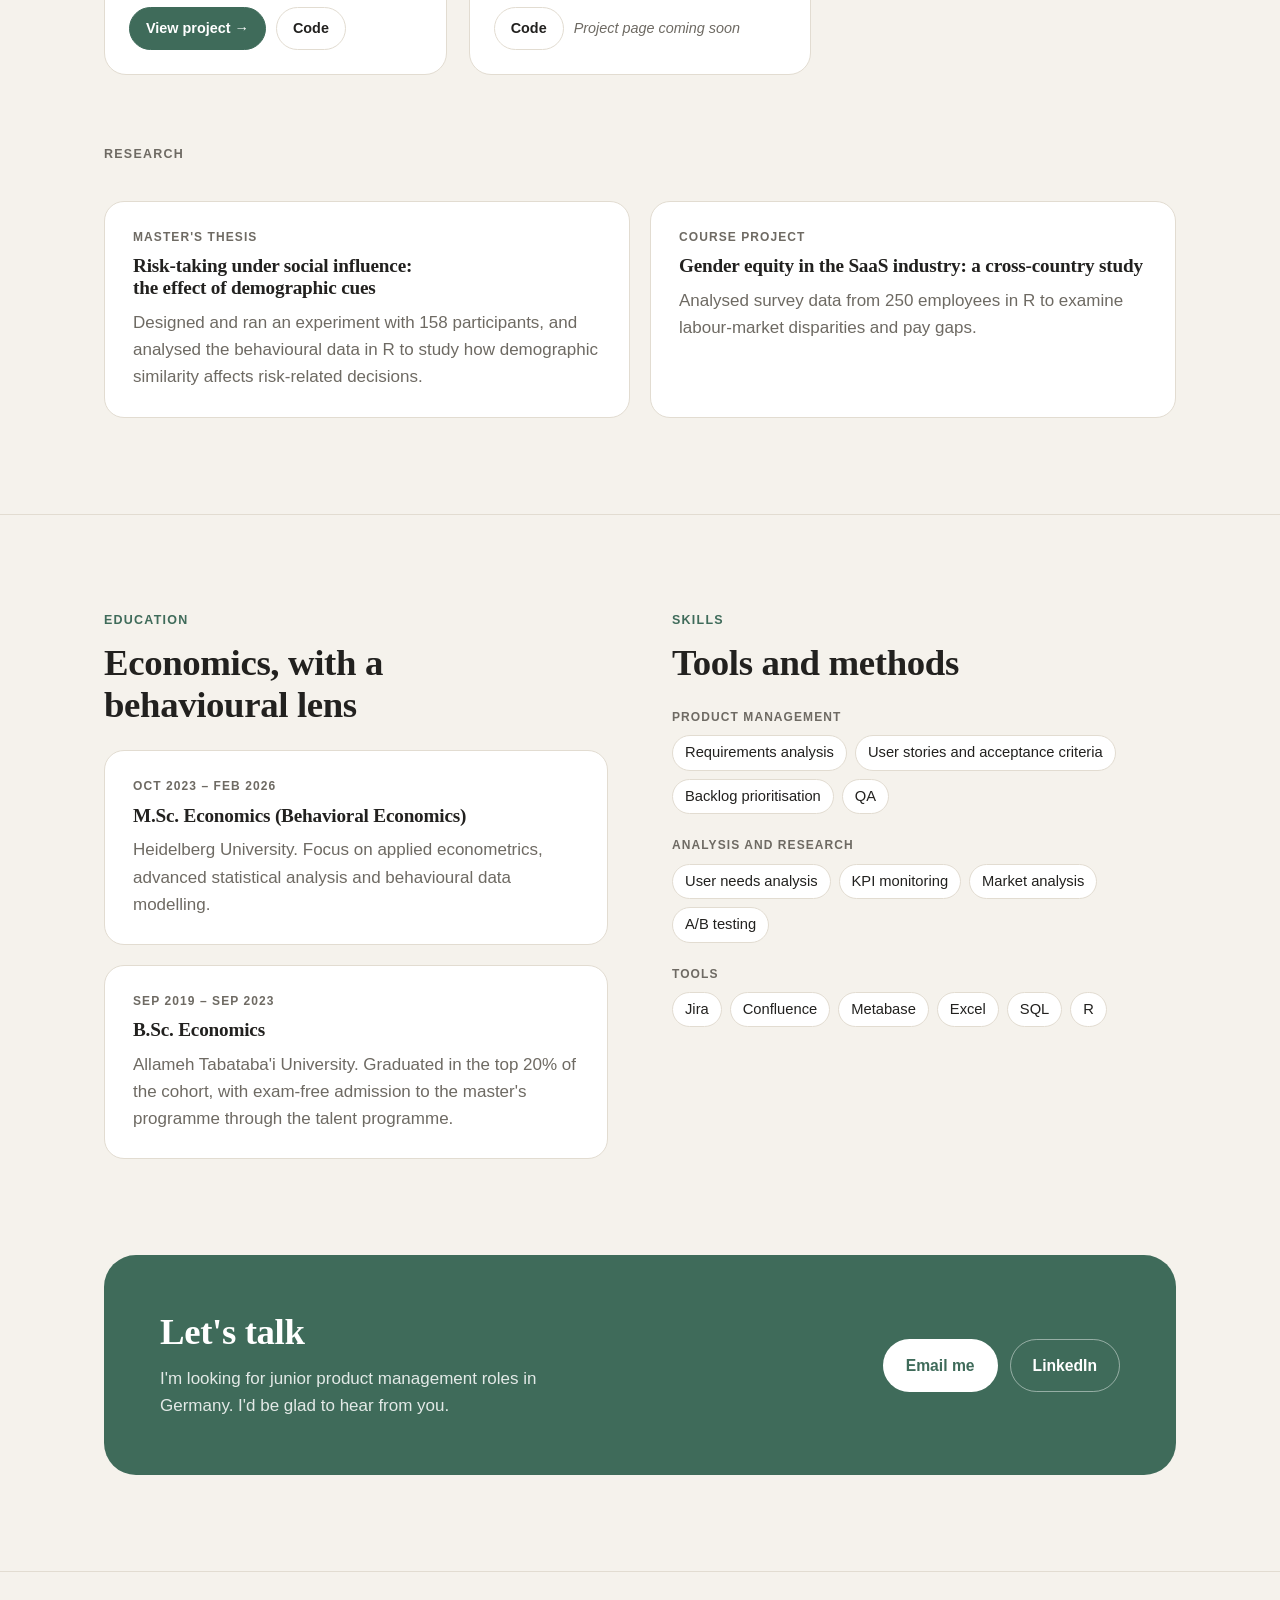
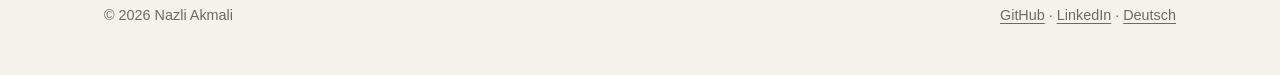
==== commit 64ed5820: "Reposition as junior product manager from revised CV Co-Authored-By: Claude Opus 5.5 <noreply@anthro" ====
--- a/index.html
+++ b/index.html
@@ -3,12 +3,12 @@
 <head>
   <meta charset="utf-8">
   <meta name="viewport" content="width=device-width, initial-scale=1">
-  <title>Nazli Akmali · Data Analyst</title>
-  <meta name="description" content="Nazli Akmali, data analyst with an M.Sc. in Economics (Behavioral Economics) from Heidelberg University. Experience, projects and contact.">
+  <title>Nazli Akmali · Junior Product Manager</title>
+  <meta name="description" content="Nazli Akmali, junior product manager with an M.Sc. in Economics (Behavioral Economics) from Heidelberg University. Experience, projects and contact.">
   <meta name="theme-color" content="#F5F2EC" media="(prefers-color-scheme: light)">
   <meta name="theme-color" content="#1A1A1C" media="(prefers-color-scheme: dark)">
-  <meta property="og:title" content="Nazli Akmali · Data Analyst">
-  <meta property="og:description" content="Data analyst with a background in behavioral economics and product analytics.">
+  <meta property="og:title" content="Nazli Akmali · Junior Product Manager">
+  <meta property="og:description" content="Junior product manager with a background in behavioural economics and data analysis.">
   <meta property="og:type" content="website">
   <meta property="og:url" content="https://nazli-akmali.github.io/">
   <meta property="og:image" content="https://nazli-akmali.github.io/images/profile.jpg">
@@ -37,10 +37,10 @@
     <section class="hero">
       <div class="wrap">
         <div>
-          <p class="eyebrow">Data Analyst · M.Sc. Economics</p>
+          <p class="eyebrow">Junior Product Manager · M.Sc. Economics</p>
           <h1>Nazli Akmali</h1>
-          <p class="lead">I turn product and user data into decisions teams can act on.</p>
-          <p class="muted">Data analyst with a background in behavioural economics and two years of product analytics in ad tech. Based in Heidelberg with a German work permit, and looking for my next role in data or product analytics.</p>
+          <p class="lead">I find out what users need, and use data to decide what to build next.</p>
+          <p class="muted">Product manager with a background in behavioural economics and two years in product management and product analytics at an ad-tech platform. Based in Heidelberg with a German work permit, and looking for a junior product management role.</p>
           <div class="btns">
             <a class="btn primary" href="#contact">Get in touch
               <svg viewBox="0 0 24 24" fill="none" stroke="currentColor" stroke-width="2" stroke-linecap="round" stroke-linejoin="round" aria-hidden="true"><path d="M5 12h14M13 6l6 6-6 6"/></svg></a>
@@ -57,8 +57,8 @@
       <div class="wrap">
         <dl>
           <div><dt>Based in</dt><dd>Heidelberg, Germany</dd></div>
-          <div><dt>Focus</dt><dd>Product and data analytics</dd></div>
-          <div><dt>Toolkit</dt><dd>SQL, R, Python, Metabase</dd></div>
+          <div><dt>Focus</dt><dd>Product management, backed by data</dd></div>
+          <div><dt>Toolkit</dt><dd>Jira, Confluence, SQL, Metabase</dd></div>
           <div><dt>Languages</dt><dd>English C1 · German C1 · Persian (native)</dd></div>
         </dl>
       </div>
@@ -68,9 +68,9 @@
       <div class="wrap">
         <div class="intro">
           <p class="eyebrow">About me</p>
-          <h2>Numbers are most useful when they explain how people behave.</h2>
-          <p>My M.Sc. in Economics at Heidelberg University focused on behavioural economics: applied econometrics, advanced statistical analysis and modelling behavioural data. Before that I spent two years at Yektanet, a digital advertising platform with over 60 million daily users, first as a working student in product analytics and then as a product management intern focused on data analysis.</p>
-          <p>There I learned to work close to the product: finding where things break, building the dashboards teams check every day, and turning analysis into concrete backlog items. On the side, I build small apps of my own to practise the full product cycle, from discovery to a working MVP.</p>
+          <h2>Good product decisions start with understanding how people actually behave.</h2>
+          <p>My M.Sc. in Economics at Heidelberg University focused on behavioural economics: applied econometrics, advanced statistical analysis and modelling behavioural data. Before that I spent two years at Yektanet, a digital advertising platform with over 60 million daily users, first as a working student in product analytics and then as a product management intern.</p>
+          <p>As an intern I worked on publisher recommendations and a bot that automates ad submission: talking to users, turning their needs into user stories, prioritising the backlog with the product lead and testing every release. My analytics background helps me check whether a change actually worked. On the side, I build small products of my own to practise the full cycle, from discovery to a working MVP.</p>
         </div>
       </div>
     </section>
@@ -79,7 +79,7 @@
       <div class="wrap">
         <div class="intro">
           <p class="eyebrow">Experience</p>
-          <h2>Product analytics in ad tech</h2>
+          <h2>Product management in ad tech</h2>
         </div>
         <ol class="timeline">
           <li class="role">
@@ -89,12 +89,15 @@
               <p class="org-note">Digital advertising platform, 60M+ daily users</p>
             </div>
             <div>
-              <h3>Product Management Intern, data analysis focus</h3>
+              <h3>Product Management Intern</h3>
               <ul>
-                <li>Analysed ad-verification data to find the sources of errors and implemented automation rules that raised product stability from <strong>75% to 99%</strong>.</li>
-                <li>Built KPI dashboards in Metabase to monitor product performance and user engagement.</li>
-                <li>Derived product improvements from customer data and market research, and presented the findings in monthly team meetings.</li>
-                <li>Maintained the product backlog in Jira and documented system updates in Confluence, supporting on-time delivery in tight sprints.</li>
+                <li>Raised the ad acceptance and publication rate <strong>from 75% to 90%</strong> through better publisher recommendations and an improved submission bot.</li>
+                <li>Independently developed publisher scoring and recommendations from performance and content data, weighing on-time delivery, acceptance rate, response time and topic fit between publisher and ad.</li>
+                <li>Improved a bot that automates ad submission: refined the user flow through iterative testing, targeted publisher communication and usage incentives, and added human support inside the bot.</li>
+                <li>Identified user needs through direct conversations with users, feedback from support and sales, and analysis of user behaviour.</li>
+                <li>Translated user needs into user stories and acceptance criteria, working closely with the development team to clarify requirements.</li>
+                <li>Prioritised and maintained the Jira backlog independently, in coordination with the product lead.</li>
+                <li>Owned QA for new features: ran tests, documented bugs, verified fixes and monitored releases.</li>
               </ul>
             </div>
           </li>
@@ -107,7 +110,7 @@
             <div>
               <h3>Working Student, Product Analytics</h3>
               <ul>
-                <li>Extracted and analysed campaign and publisher data with SQL to identify performance trends and give stakeholders actionable insights.</li>
+                <li>Extracted and analysed campaign and publisher data with SQL to identify performance trends, and prepared the results for internal stakeholders.</li>
                 <li>Built Metabase dashboards for tailored bundle recommendations, supporting targeted sales proposals worth over <strong>€100,000</strong>.</li>
                 <li>Modelled publisher performance metrics in Excel and SQL and developed data-driven evaluation criteria that helped lower cost per click by <strong>10%</strong>.</li>
                 <li>Ran data-driven market analyses to evaluate adding cost-per-action (CPA) campaigns.</li>
@@ -133,18 +136,12 @@
           <article class="card">
             <p class="kicker">Master's thesis</p>
             <h3>Risk-taking under social influence: the effect of demographic cues</h3>
-            <ul>
-              <li>Collected experimental data from 158 participants, then cleaned and analysed it in R.</li>
-              <li>Examined how demographic similarity relates to switching decisions, using logistic regressions with cluster-robust standard errors.</li>
-            </ul>
+            <p class="muted">Designed and ran an experiment with 158 participants, and analysed the behavioural data in R to study how demographic similarity affects risk-related decisions.</p>
           </article>
           <article class="card">
             <p class="kicker">Course project</p>
             <h3>Gender equity in the SaaS industry: a cross-country study</h3>
-            <ul>
-              <li>Processed survey data from 250 employees in R.</li>
-              <li>Ran regression analyses to quantify labour-market disparities and pay gaps.</li>
-            </ul>
+            <p class="muted">Analysed survey data from 250 employees in R to examine labour-market disparities and pay gaps.</p>
           </article>
         </div>
       </div>
@@ -172,10 +169,9 @@
           <p class="eyebrow">Skills</p>
           <h2>Tools and methods</h2>
           <dl class="skills" style="margin-top:24px">
-            <div><dt>Programming and data</dt><dd><ul class="chips"><li>SQL</li><li>R</li><li>Stata</li><li>Python</li></ul></dd></div>
-            <div><dt>BI and visualisation</dt><dd><ul class="chips"><li>Metabase</li><li>Power BI</li><li>Tableau</li><li>Excel</li></ul></dd></div>
-            <div><dt>Methods</dt><dd><ul class="chips"><li>Data analysis</li><li>Data visualisation</li><li>Econometrics</li><li>Experimental research</li><li>KPI tracking</li><li>Regression modelling</li><li>A/B testing</li></ul></dd></div>
-            <div><dt>Product</dt><dd><ul class="chips"><li>Jira</li><li>Confluence</li><li>Backlog management</li><li>Market research</li></ul></dd></div>
+            <div><dt>Product management</dt><dd><ul class="chips"><li>Requirements analysis</li><li>User stories and acceptance criteria</li><li>Backlog prioritisation</li><li>QA</li></ul></dd></div>
+            <div><dt>Analysis and research</dt><dd><ul class="chips"><li>User needs analysis</li><li>KPI monitoring</li><li>Market analysis</li><li>A/B testing</li></ul></dd></div>
+            <div><dt>Tools</dt><dd><ul class="chips"><li>Jira</li><li>Confluence</li><li>Metabase</li><li>Excel</li><li>SQL</li><li>R</li></ul></dd></div>
           </dl>
         </div>
       </div>
@@ -185,7 +181,7 @@
       <div class="cta">
         <div>
           <h2>Let's talk</h2>
-          <p>I'm looking for roles in data analytics and product analytics in Germany. I'd be glad to hear from you.</p>
+          <p>I'm looking for junior product management roles in Germany. I'd be glad to hear from you.</p>
         </div>
         <div class="btns">
           <a class="btn" href="mailto:nazli.akmaly@gmail.com">Email me</a>
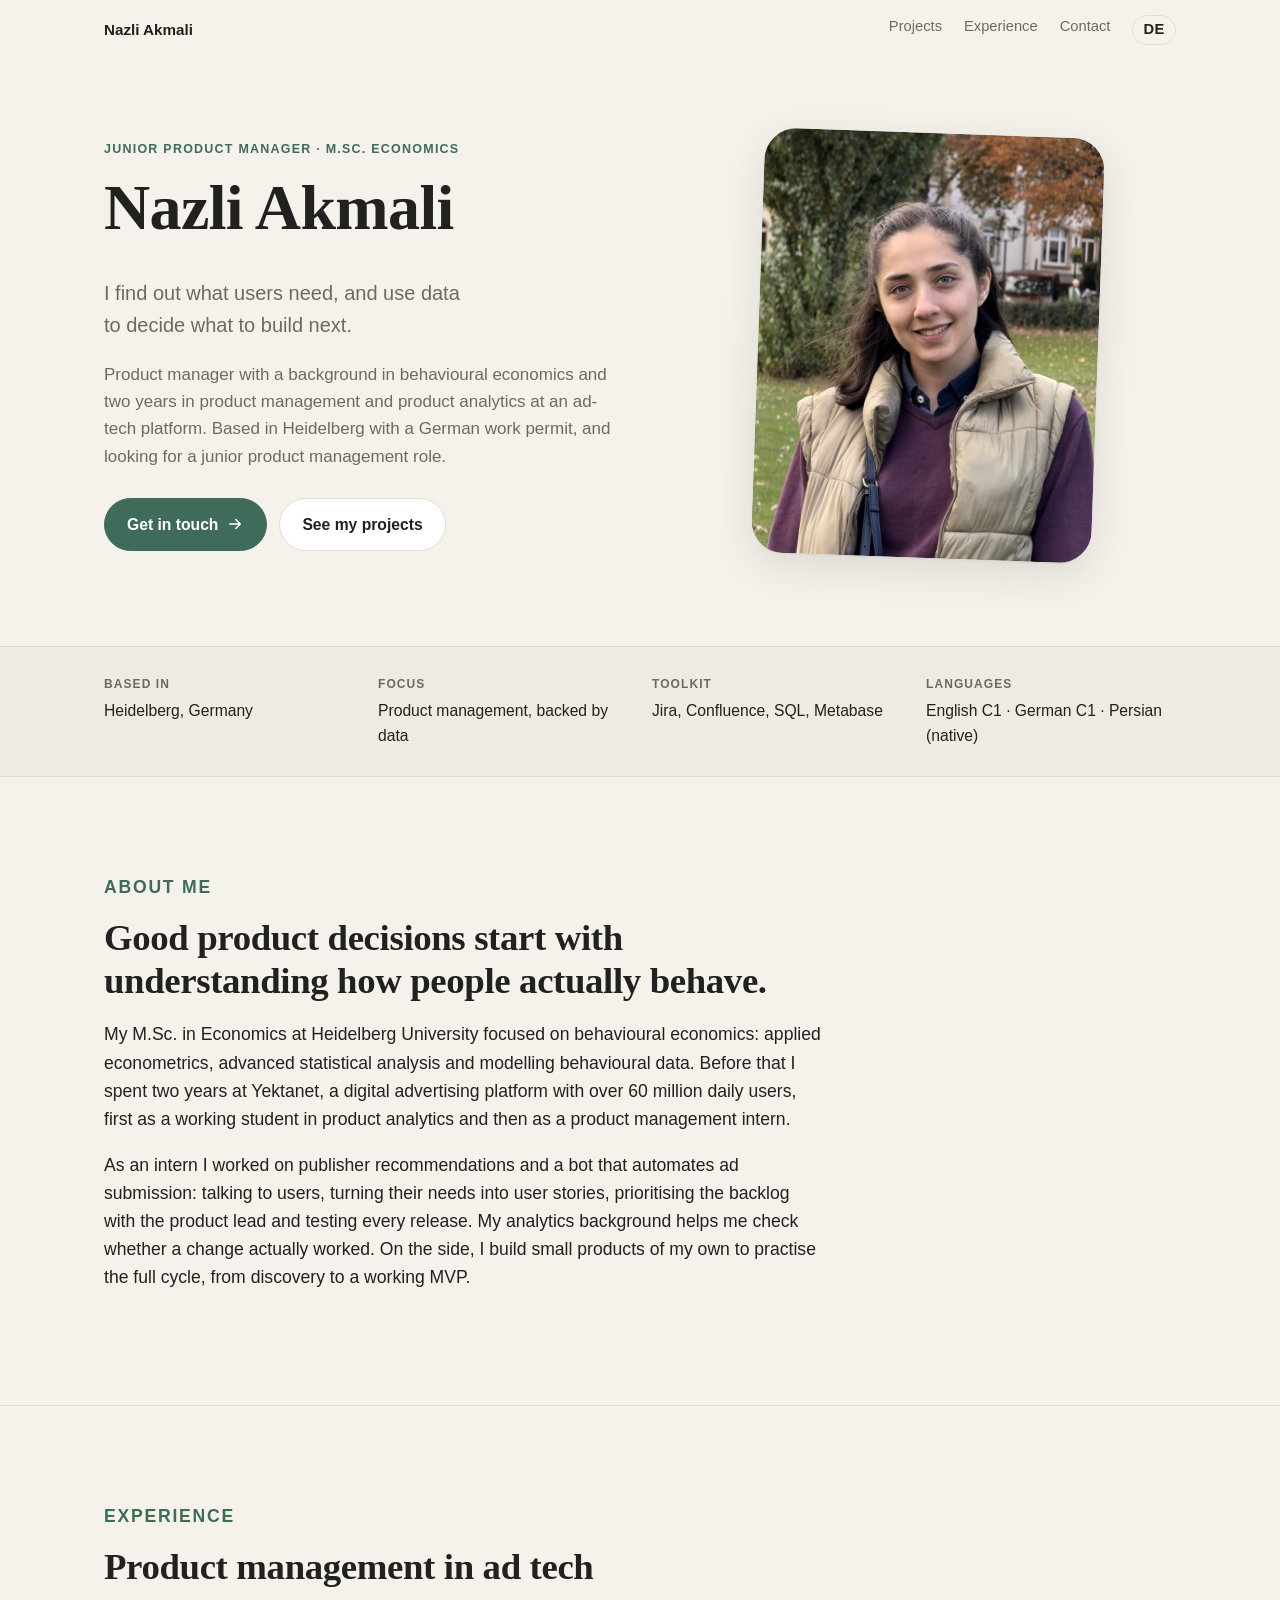
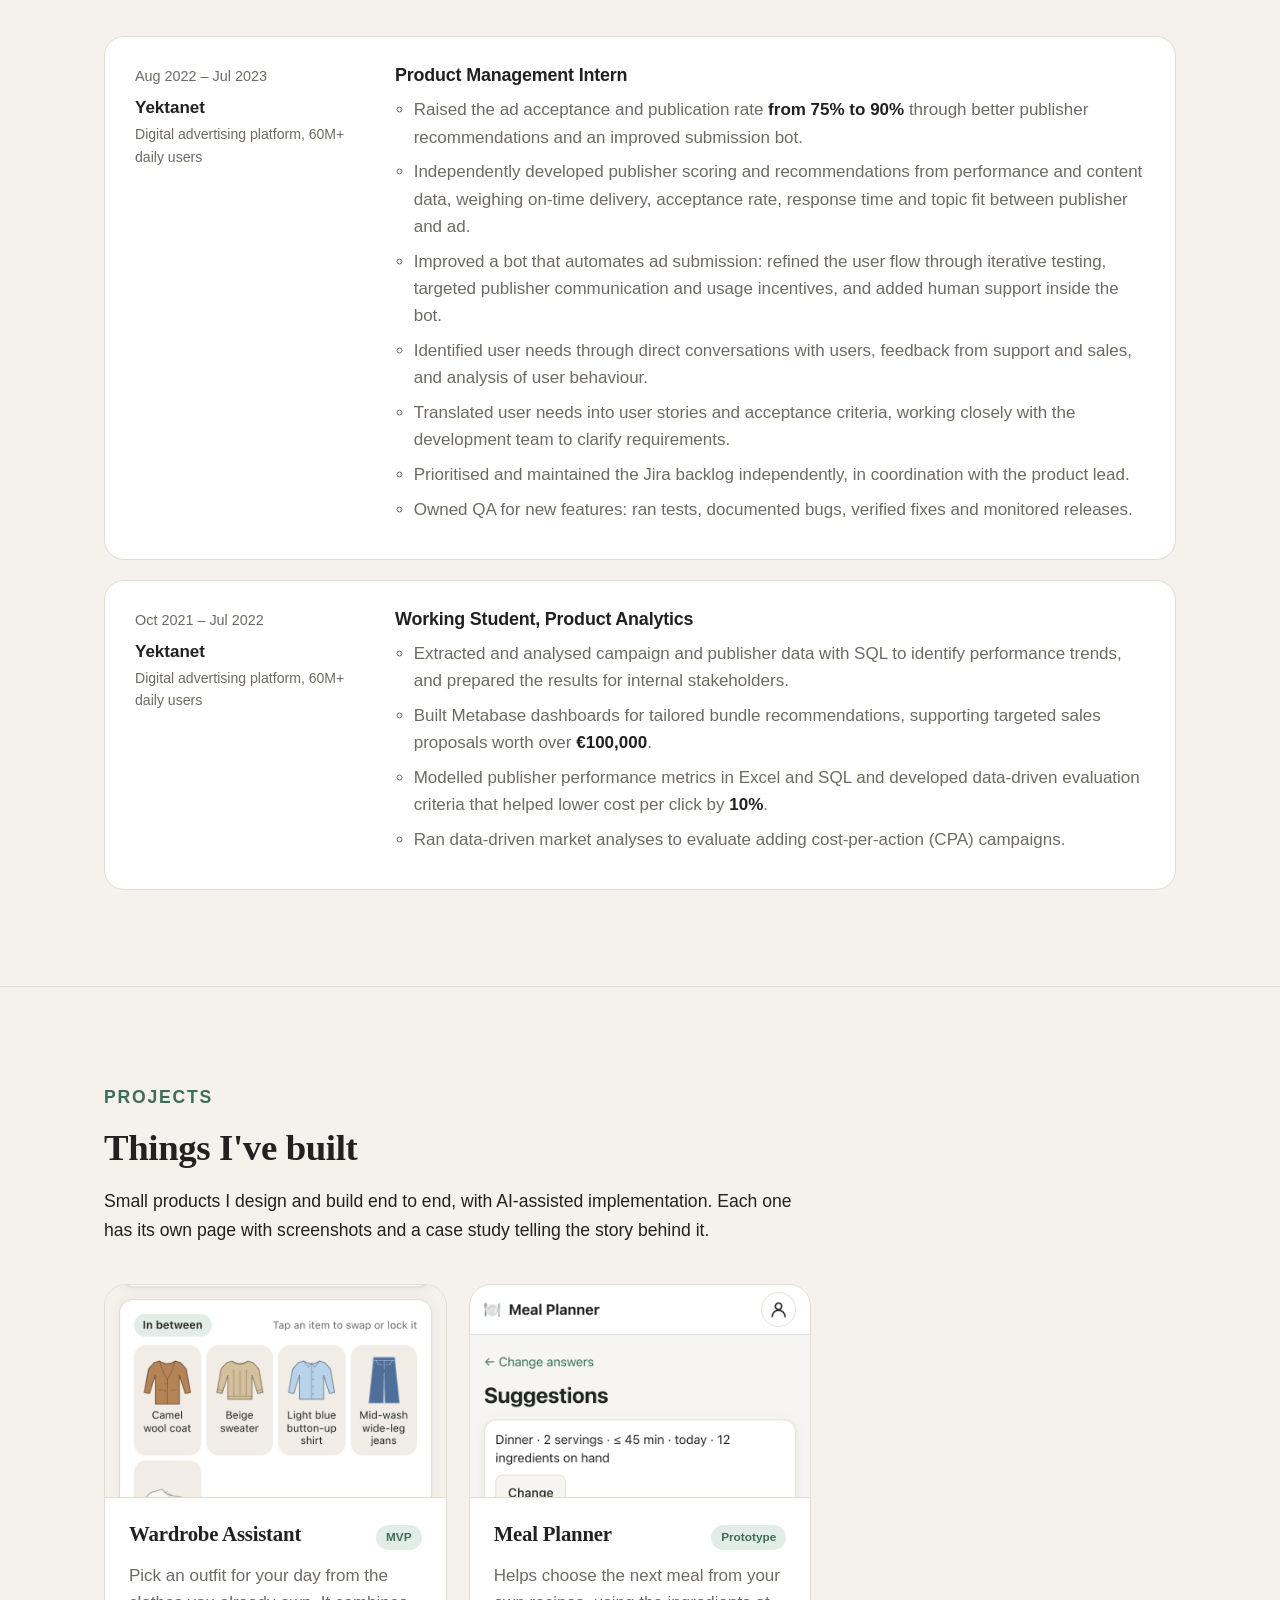
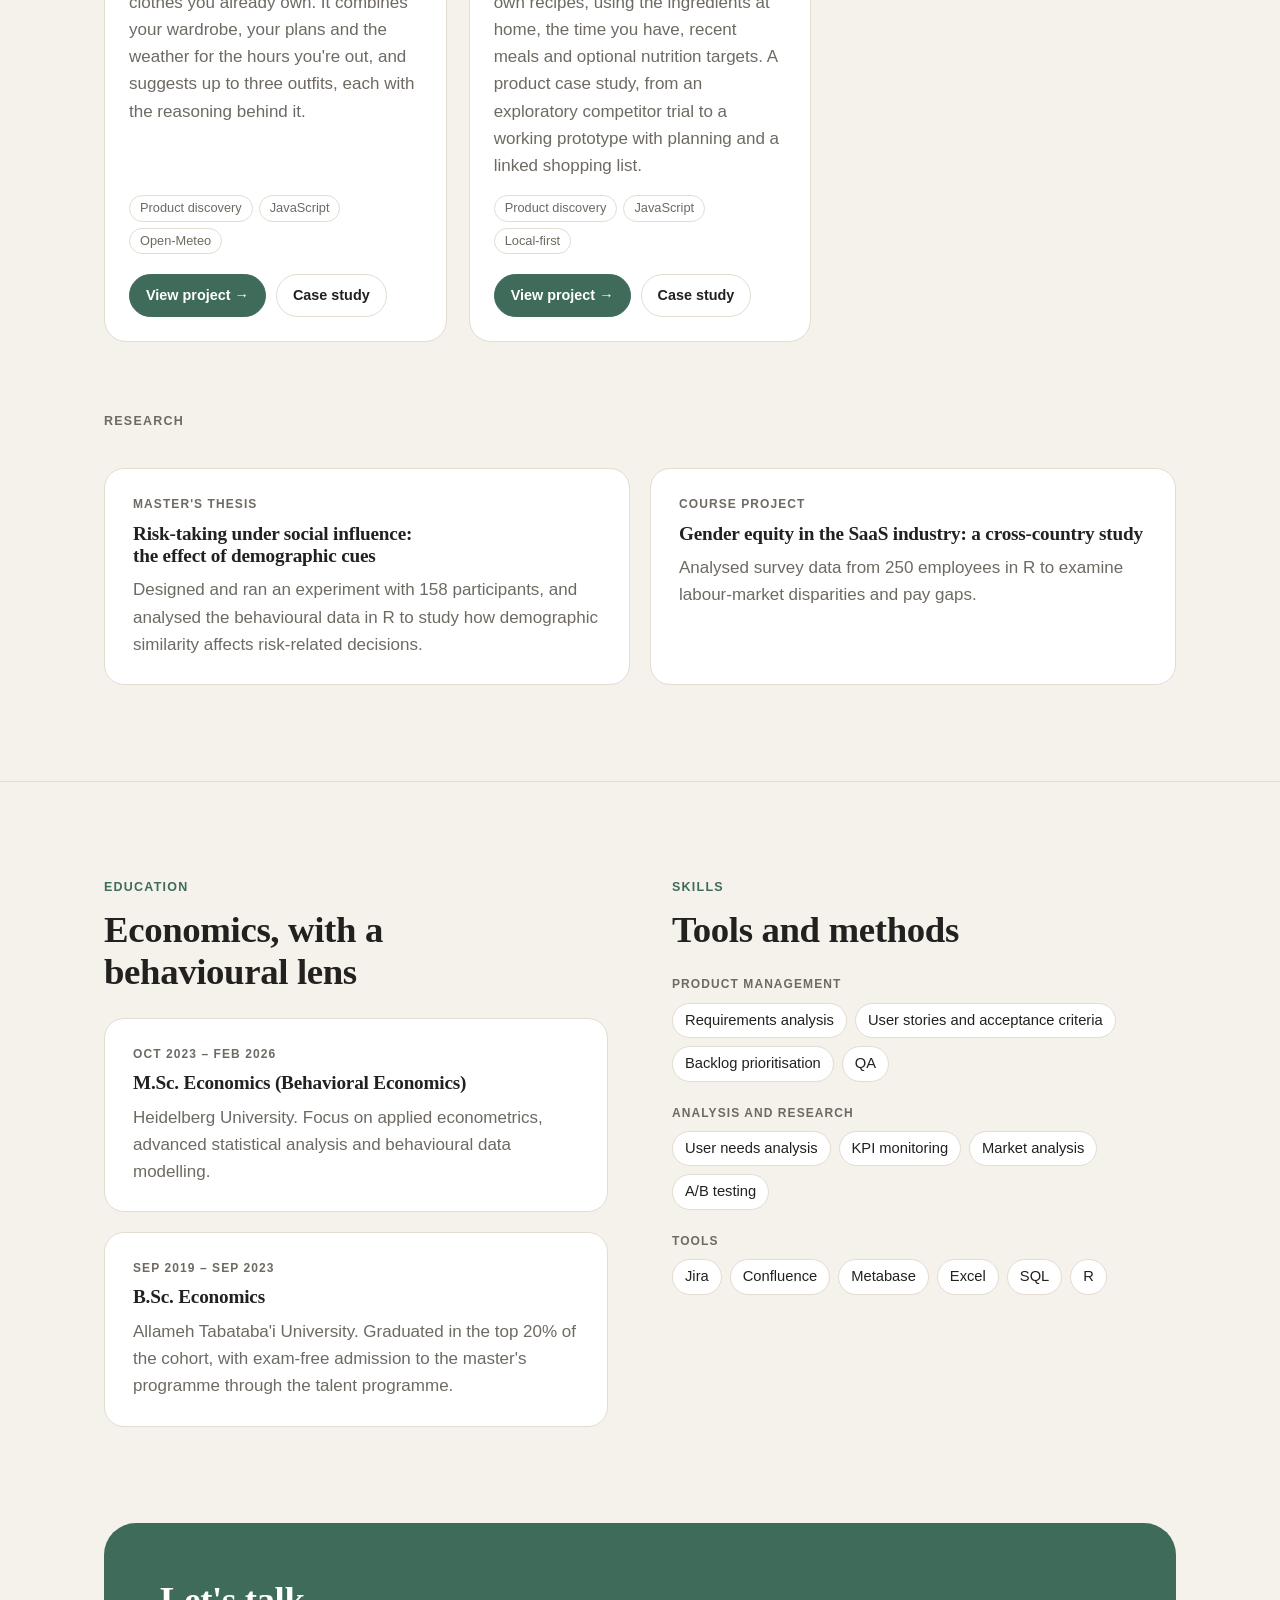
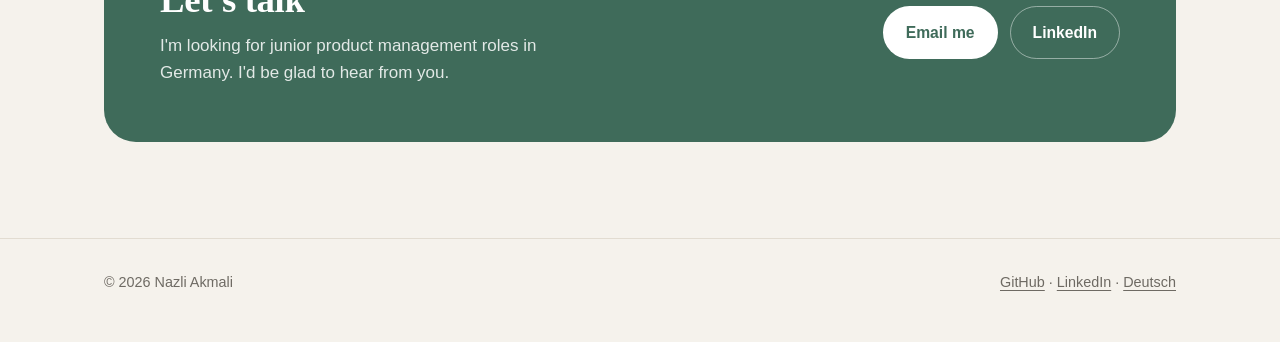
==== commit 9897d7af: "Host project showcases in the portfolio Wardrobe Assistant and Meal Planner pages (landing page, scr" ====
--- a/index.html
+++ b/index.html
@@ -126,7 +126,7 @@
         <div class="intro">
           <p class="eyebrow">Projects</p>
           <h2>Things I've built</h2>
-          <p>Small products I design and build end to end, with AI-assisted implementation. Each one has its own page with a live demo and the story behind it.</p>
+          <p>Small products I design and build end to end, with AI-assisted implementation. Each one has its own page with screenshots and a case study telling the story behind it.</p>
         </div>
         <div class="projects" id="project-grid"></div>
         <noscript><p>Turn on JavaScript to see the project list, or browse <a href="https://github.com/nazli-akmali">my GitHub</a>.</p></noscript>
